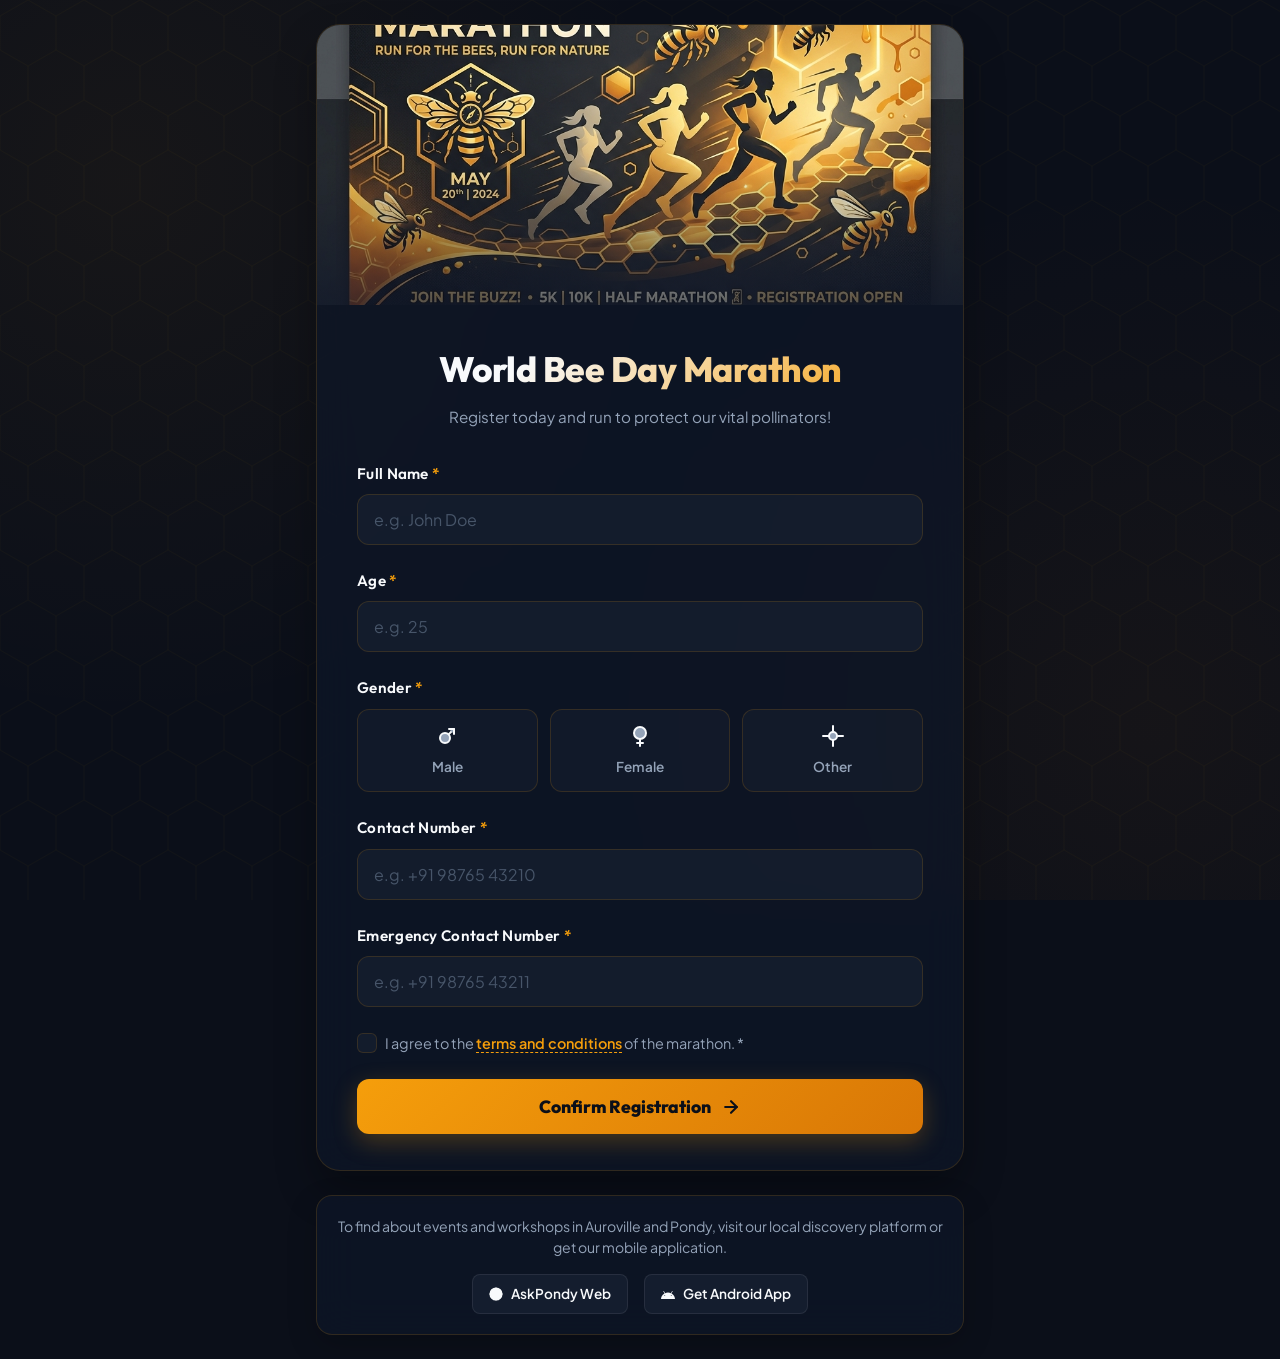
==== index.html @ 5077cb90 "first commit" ====
<!DOCTYPE html>
<html lang="en">
<head>
  <meta charset="UTF-8">
  <meta name="viewport" content="width=device-width, initial-scale=1.0">
  <title>World Bee Day Marathon Registration</title>
  <link rel="stylesheet" href="css/style.css">
</head>
<body>

  <div class="container">
    <!-- Registration Form Card -->
    <div class="card" id="form-card">
      <div class="banner-container">
        <!-- Detect and display booth if scanned from QR code -->
        <div id="booth-tag" class="booth-badge" style="display: none;">
          <svg width="14" height="14" viewBox="0 0 24 24" fill="none" stroke="currentColor" stroke-width="2.5" stroke-linecap="round" stroke-linejoin="round"><path d="M4 15s1-1 4-1 5 2 8 2 4-1 4-1V3s-1 1-4 1-5-2-8-2-4 1-4 1z"></path><line x1="4" y1="22" x2="4" y2="15"></line></svg>
          <span id="booth-name">Booth Registration</span>
        </div>
        <img src="assets/banner.png" alt="World Bee Day Marathon Banner" class="banner-image">
        <div class="banner-overlay"></div>
      </div>

      <div class="form-content">
        <div class="form-header">
          <h1>World Bee Day Marathon</h1>
          <p>Register today and run to protect our vital pollinators!</p>
        </div>

        <form id="registration-form" novalidate>
          <!-- Hidden Fields -->
          <input type="hidden" name="booth_id" id="booth_id" value="">
          <input type="hidden" name="gender" id="gender_input" value="" required>

          <!-- Full Name -->
          <div class="form-group">
            <label class="form-label" for="full_name">Full Name <span>*</span></label>
            <div class="input-wrapper">
              <input type="text" id="full_name" name="fullName" class="form-input" placeholder="e.g. John Doe" required>
            </div>
            <div class="error-msg" id="error-fullName">Please enter your full name.</div>
          </div>

          <!-- Age -->
          <div class="form-group">
            <label class="form-label" for="age">Age <span>*</span></label>
            <div class="input-wrapper">
              <input type="number" id="age" name="age" class="form-input" placeholder="e.g. 25" min="5" max="100" required>
            </div>
            <div class="error-msg" id="error-age">Please enter a valid age between 5 and 100.</div>
          </div>

          <!-- Gender -->
          <div class="form-group">
            <label class="form-label">Gender <span>*</span></label>
            <div class="gender-options">
              <!-- Male Card -->
              <div class="gender-card" data-value="Male" onclick="selectGender('Male')">
                <svg viewBox="0 0 24 24" stroke="currentColor" stroke-width="2" fill="none" stroke-linecap="round" stroke-linejoin="round">
                  <circle cx="10" cy="14" r="5"></circle>
                  <line x1="19" y1="5" x2="13.6" y2="10.4"></line>
                  <polyline points="14 5 19 5 19 10"></polyline>
                </svg>
                <span>Male</span>
              </div>
              <!-- Female Card -->
              <div class="gender-card" data-value="Female" onclick="selectGender('Female')">
                <svg viewBox="0 0 24 24" stroke="currentColor" stroke-width="2" fill="none" stroke-linecap="round" stroke-linejoin="round">
                  <circle cx="12" cy="9" r="6"></circle>
                  <line x1="12" y1="15" x2="12" y2="22"></line>
                  <line x1="9" y1="19" x2="15" y2="19"></line>
                </svg>
                <span>Female</span>
              </div>
              <!-- Other Card -->
              <div class="gender-card" data-value="Other" onclick="selectGender('Other')">
                <svg viewBox="0 0 24 24" stroke="currentColor" stroke-width="2" fill="none" stroke-linecap="round" stroke-linejoin="round">
                  <circle cx="12" cy="12" r="4"></circle>
                  <line x1="12" y1="2" x2="12" y2="8"></line>
                  <line x1="12" y1="16" x2="12" y2="22"></line>
                  <line x1="2" y1="12" x2="8" y2="12"></line>
                  <line x1="16" y1="12" x2="22" y2="12"></line>
                </svg>
                <span>Other</span>
              </div>
            </div>
            <div class="error-msg" id="error-gender" style="margin-top: 8px;">Please select your gender.</div>
          </div>

          <!-- Contact Number -->
          <div class="form-group">
            <label class="form-label" for="contact_number">Contact Number <span>*</span></label>
            <div class="input-wrapper">
              <input type="tel" id="contact_number" name="contactNumber" class="form-input" placeholder="e.g. +91 98765 43210" required>
            </div>
            <div class="error-msg" id="error-contactNumber">Please enter a valid 10-digit contact number.</div>
          </div>

          <!-- Emergency Contact Number -->
          <div class="form-group">
            <label class="form-label" for="emergency_contact">Emergency Contact Number <span>*</span></label>
            <div class="input-wrapper">
              <input type="tel" id="emergency_contact" name="emergencyContact" class="form-input" placeholder="e.g. +91 98765 43211" required>
            </div>
            <div class="error-msg" id="error-emergencyContact">Please enter a valid 10-digit emergency contact number.</div>
          </div>

          <!-- Terms & Conditions Checkbox -->
          <div class="form-group">
            <label class="checkbox-container">
              <input type="checkbox" id="terms" name="agreedToTerms" required>
              <span class="checkmark"></span>
              <span class="terms-text">I agree to the <span class="terms-link" onclick="openModal(event)">terms and conditions</span> of the marathon. *</span>
            </label>
            <div class="error-msg" id="error-terms">You must agree to the terms and conditions to register.</div>
          </div>

          <!-- Submit Button -->
          <button type="submit" class="submit-btn" id="submit-btn">
            <span id="btn-text">Confirm Registration</span>
            <svg id="btn-icon" viewBox="0 0 24 24" fill="none" stroke="currentColor" stroke-width="2.5" stroke-linecap="round" stroke-linejoin="round">
              <line x1="5" y1="12" x2="19" y2="12"></line>
              <polyline points="12 5 19 12 12 19"></polyline>
            </svg>
            <div id="btn-spinner" class="spinner" style="display: none;"></div>
          </button>
        </form>
      </div>
    </div>

    <!-- Success Screen (Hidden by Default) -->
    <div class="card success-container" id="success-card">
      <div class="success-icon-wrapper">
        <div class="success-hexagon"></div>
        <svg viewBox="0 0 24 24" fill="none" stroke="currentColor" stroke-width="3" stroke-linecap="round" stroke-linejoin="round">
          <polyline points="20 6 9 17 4 12"></polyline>
        </svg>
      </div>

      <h2 class="success-title">Registration Confirmed!</h2>
      <p class="success-desc">Thank you for joining the swarm! Your registration for the World Bee Day Marathon is successfully saved.</p>

      <div class="success-details">
        <div class="success-row">
          <span class="success-label">Participant:</span>
          <span class="success-val" id="summary-name">-</span>
        </div>
        <div class="success-row">
          <span class="success-label">Age & Gender:</span>
          <span class="success-val" id="summary-age-gender">-</span>
        </div>
        <div class="success-row">
          <span class="success-label">Contact:</span>
          <span class="success-val" id="summary-contact">-</span>
        </div>
        <div class="success-row" id="summary-booth-row" style="display: none;">
          <span class="success-label">Registration Point:</span>
          <span class="success-val success-badge" id="summary-booth">-</span>
        </div>
      </div>

      <button class="reset-btn" onclick="resetForm()">Register Another Person</button>
    </div>

    <!-- Footer Information Section -->
    <div class="footer-info">
      <p>To find about events and workshops in Auroville and Pondy, visit our local discovery platform or get our mobile application.</p>
      <div class="footer-links">
        <a href="https://askpondy.com" target="_blank" rel="noopener" class="footer-link-btn">
          <!-- Web Icon -->
          <svg viewBox="0 0 24 24" fill="none" stroke="currentColor" stroke-width="2.5" stroke-linecap="round" stroke-linejoin="round" style="width: 14px; height: 14px;"><circle cx="12" cy="12" r="10"></circle><line x1="2" y1="12" x2="22" y2="12"></line><path d="M12 2a15.3 15.3 0 0 1 4 10 15.3 15.3 0 0 1-4 10 15.3 15.3 0 0 1-4-10 15.3 15.3 0 0 1 4-10z"></path></svg>
          <span>AskPondy Web</span>
        </a>
        <a href="https://play.google.com/store/apps/details?id=com.askpondy.app" target="_blank" rel="noopener" class="footer-link-btn">
          <!-- Android Icon -->
          <svg viewBox="0 0 24 24" fill="currentColor" style="width: 14px; height: 14px;"><path d="M17.523 15.3414C17.0601 15.3414 16.6853 14.9665 16.6853 14.5036C16.6853 14.0407 17.0601 13.6659 17.523 13.6659C17.9859 13.6659 18.3607 14.0407 18.3607 14.5036C18.3607 14.9665 17.9859 15.3414 17.523 15.3414ZM6.47699 15.3414C6.0141 15.3414 5.63927 14.9665 5.63927 14.5036C5.63927 14.0407 6.0141 13.6659 6.47699 13.6659C6.93988 13.6659 7.31471 14.0407 7.31471 14.5036C7.31471 14.9665 6.93988 15.3414 6.47699 15.3414ZM17.9622 10.9859L19.9877 7.47761C20.1373 7.21855 20.0485 6.88701 19.7894 6.73739C19.5303 6.58778 19.1988 6.6766 19.0492 6.93566L16.9853 10.5106C15.5457 9.85596 13.8821 9.49301 12 9.49301C10.1179 9.49301 8.45427 9.85596 7.01471 10.5106L4.95079 6.93566C4.80118 6.6766 4.46964 6.58778 4.21058 6.73739C3.95152 6.88701 3.8627 7.21855 4.01231 7.47761L6.0378 10.9859C2.55395 12.8715 0.170685 16.4026 0 20.5746H24C23.8293 16.4026 21.446 12.8715 17.9622 10.9859Z"/></svg>
          <span>Get Android App</span>
        </a>
      </div>
    </div>
  </div>

  <!-- Terms and Conditions Modal -->
  <div id="terms-modal" class="modal">
    <div class="modal-content">
      <div class="modal-header">
        <h3>Terms & Conditions</h3>
        <button class="close-modal" onclick="closeModal()">&times;</button>
      </div>
      <div class="modal-body">
        <h4>1. Event Participation Waiver</h4>
        <p>By registering, I confirm that I am medically fit to participate in the World Bee Day Marathon and understand that participation in physical events carries inherent risks. I voluntarily assume all risks associated with participation.</p>
        
        <h4>2. Medical Emergency Authorization</h4>
        <p>In the event of an injury or medical emergency during the event, I authorize the organizers to secure appropriate emergency medical treatment. The emergency contact provided will be notified immediately.</p>
        
        <h4>3. Media & Promotion</h4>
        <p>I consent to the use of my photographs, videos, or voice recordings taken during the event in future promotional materials, websites, and social media channels of the marathon and its organizers.</p>
        
        <h4>4. Data Privacy</h4>
        <p>Your registration data is stored securely in our registration sheet. We do not sell or distribute your contact information to third parties, except as required for event logistics and coordination.</p>
      </div>
      <div class="modal-footer">
        <button class="modal-btn" onclick="acceptTerms()">I Agree & Close</button>
      </div>
    </div>
  </div>

  <!-- Load JS Logic -->
  <script src="js/app.js"></script>
</body>
</html>
---- css/style.css ----
@import url('https://fonts.googleapis.com/css2?family=Outfit:wght@300;400;500;600;700;800&family=Plus+Jakarta+Sans:wght@300;400;500;600;700&display=swap');

:root {
  /* Color Palette - Honey & Slate */
  --primary-gold: #F59E0B;
  --primary-amber: #D97706;
  --primary-light: #FDE047;
  --dark-slate-950: #0B0F19;
  --dark-slate-900: #0F172A;
  --dark-slate-800: #1E293B;
  --dark-slate-700: #334155;
  --light-gray: #F8FAFC;
  --text-primary: #F8FAFC;
  --text-muted: #94A3B8;
  --success: #10B981;
  --error: #EF4444;
  --glass-bg: rgba(15, 23, 42, 0.65);
  --glass-border: rgba(245, 158, 11, 0.15);
  --glass-border-focus: rgba(245, 158, 11, 0.4);
  --font-heading: 'Outfit', sans-serif;
  --font-body: 'Plus Jakarta Sans', sans-serif;
  --transition-smooth: all 0.35s cubic-bezier(0.4, 0, 0.2, 1);
}

* {
  box-sizing: border-box;
  margin: 0;
  padding: 0;
}

body {
  font-family: var(--font-body);
  background-color: var(--dark-slate-950);
  color: var(--text-primary);
  min-height: 100vh;
  display: flex;
  flex-direction: column;
  align-items: center;
  justify-content: center;
  position: relative;
  overflow-x: hidden;
  line-height: 1.6;
}

/* Honeycomb Background Pattern */
body::before {
  content: "";
  position: fixed;
  top: 0;
  left: 0;
  width: 100%;
  height: 100%;
  z-index: -1;
  background-color: var(--dark-slate-950);
  background-image: 
    radial-gradient(circle at 10% 20%, rgba(245, 158, 11, 0.05) 0%, transparent 40%),
    radial-gradient(circle at 90% 80%, rgba(217, 119, 6, 0.05) 0%, transparent 40%),
    /* SVG Honeycomb Pattern */
    url("data:image/svg+xml,%3Csvg xmlns='http://www.w3.org/2000/svg' width='56' height='100' viewBox='0 0 56 100'%3E%3Cpath d='M28 66L0 50L0 16L28 0L56 16L56 50L28 66L28 100' fill='none' stroke='%23f59e0b' stroke-width='1' stroke-opacity='0.03'/%3E%3C/svg%3E");
  background-attachment: fixed;
}

/* App Container */
.container {
  width: 100%;
  max-width: 680px;
  padding: 24px 16px;
  display: flex;
  flex-direction: column;
  gap: 24px;
}

/* Card Styling */
.card {
  background: var(--glass-bg);
  border: 1px solid var(--glass-border);
  backdrop-filter: blur(20px);
  -webkit-backdrop-filter: blur(20px);
  border-radius: 24px;
  overflow: hidden;
  box-shadow: 0 20px 40px rgba(0, 0, 0, 0.3),
              inset 0 1px 0 rgba(255, 255, 255, 0.05);
  transition: var(--transition-smooth);
}

.card:hover {
  border-color: rgba(245, 158, 11, 0.25);
  box-shadow: 0 20px 45px rgba(245, 158, 11, 0.05), 0 20px 40px rgba(0, 0, 0, 0.4);
}

/* Banner / Header Image */
.banner-container {
  width: 100%;
  height: 280px;
  position: relative;
  overflow: hidden;
  background-color: var(--dark-slate-900);
}

.banner-image {
  width: 100%;
  height: 100%;
  object-fit: cover;
  transition: transform 6s ease;
}

.banner-container:hover .banner-image {
  transform: scale(1.05);
}

.banner-overlay {
  position: absolute;
  bottom: 0;
  left: 0;
  right: 0;
  height: 140px;
  background: linear-gradient(to top, var(--glass-bg), transparent);
  pointer-events: none;
}

/* Booth Tag */
.booth-badge {
  position: absolute;
  top: 20px;
  right: 20px;
  background: rgba(245, 158, 11, 0.9);
  color: var(--dark-slate-950);
  font-family: var(--font-heading);
  font-weight: 700;
  font-size: 0.85rem;
  padding: 6px 14px;
  border-radius: 50px;
  display: flex;
  align-items: center;
  gap: 6px;
  box-shadow: 0 4px 12px rgba(245, 158, 11, 0.3);
  animation: pulse 2s infinite;
  z-index: 10;
  letter-spacing: 0.5px;
}

@keyframes pulse {
  0% { transform: scale(1); }
  50% { transform: scale(1.05); }
  100% { transform: scale(1); }
}

/* Form Content */
.form-content {
  padding: 36px 40px;
}

@media (max-width: 480px) {
  .form-content {
    padding: 24px 20px;
  }
  .banner-container {
    height: 180px;
  }
}

.form-header {
  margin-bottom: 32px;
  text-align: center;
}

.form-header h1 {
  font-family: var(--font-heading);
  font-weight: 800;
  font-size: 2.2rem;
  background: linear-gradient(135deg, var(--text-primary) 30%, var(--primary-gold) 100%);
  -webkit-background-clip: text;
  -webkit-text-fill-color: transparent;
  margin-bottom: 8px;
  letter-spacing: -0.5px;
}

.form-header p {
  color: var(--text-muted);
  font-size: 0.95rem;
}

/* Input Fields & Labels */
.form-group {
  margin-bottom: 24px;
  position: relative;
}

.form-label {
  display: block;
  font-family: var(--font-heading);
  font-weight: 600;
  font-size: 0.95rem;
  color: var(--text-primary);
  margin-bottom: 8px;
  letter-spacing: 0.3px;
}

.form-label span {
  color: var(--primary-gold);
}

.input-wrapper {
  position: relative;
}

.form-input {
  width: 100%;
  font-family: var(--font-body);
  background: rgba(30, 41, 59, 0.4);
  border: 1.5px solid var(--glass-border);
  border-radius: 12px;
  padding: 14px 16px;
  font-size: 1rem;
  color: var(--text-primary);
  outline: none;
  transition: var(--transition-smooth);
}

.form-input:focus {
  border-color: var(--primary-gold);
  background: rgba(30, 41, 59, 0.6);
  box-shadow: 0 0 15px rgba(245, 158, 11, 0.15);
}

.form-input::placeholder {
  color: #475569;
}

/* Gender Custom Selection */
.gender-options {
  display: grid;
  grid-template-columns: repeat(3, 1fr);
  gap: 12px;
}

.gender-card {
  background: rgba(30, 41, 59, 0.3);
  border: 1.5px solid var(--glass-border);
  border-radius: 12px;
  padding: 14px;
  text-align: center;
  cursor: pointer;
  transition: var(--transition-smooth);
  display: flex;
  flex-direction: column;
  align-items: center;
  justify-content: center;
  gap: 8px;
}

.gender-card:hover {
  border-color: rgba(245, 158, 11, 0.3);
  background: rgba(30, 41, 59, 0.5);
  transform: translateY(-2px);
}

.gender-card.active {
  border-color: var(--primary-gold);
  background: rgba(245, 158, 11, 0.1);
  box-shadow: 0 0 15px rgba(245, 158, 11, 0.1);
}

.gender-card svg {
  width: 24px;
  height: 24px;
  fill: var(--text-muted);
  transition: var(--transition-smooth);
}

.gender-card.active svg {
  fill: var(--primary-gold);
  transform: scale(1.1);
}

.gender-card span {
  font-size: 0.85rem;
  font-weight: 600;
  color: var(--text-muted);
  transition: var(--transition-smooth);
}

.gender-card.active span {
  color: var(--primary-gold);
}

/* Terms & Conditions Row */
.terms-row {
  display: flex;
  align-items: flex-start;
  gap: 12px;
  margin-top: 12px;
  cursor: pointer;
  user-select: none;
}

.checkbox-container {
  display: block;
  position: relative;
  padding-left: 28px;
  margin-bottom: 12px;
  cursor: pointer;
  font-size: 0.95rem;
  -webkit-user-select: none;
  -moz-user-select: none;
  -ms-user-select: none;
  user-select: none;
}

.checkbox-container input {
  position: absolute;
  opacity: 0;
  cursor: pointer;
  height: 0;
  width: 0;
}

.checkmark {
  position: absolute;
  top: 2px;
  left: 0;
  height: 20px;
  width: 20px;
  background-color: rgba(30, 41, 59, 0.4);
  border: 1.5px solid var(--glass-border);
  border-radius: 6px;
  transition: var(--transition-smooth);
}

.checkbox-container:hover input ~ .checkmark {
  border-color: rgba(245, 158, 11, 0.4);
}

.checkbox-container input:checked ~ .checkmark {
  background-color: var(--primary-gold);
  border-color: var(--primary-gold);
}

.checkmark:after {
  content: "";
  position: absolute;
  display: none;
}

.checkbox-container input:checked ~ .checkmark:after {
  display: block;
}

.checkbox-container .checkmark:after {
  left: 6px;
  top: 2px;
  width: 5px;
  height: 10px;
  border: solid var(--dark-slate-950);
  border-width: 0 2.5px 2.5px 0;
  -webkit-transform: rotate(45deg);
  -ms-transform: rotate(45deg);
  transform: rotate(45deg);
}

.terms-text {
  color: var(--text-muted);
  font-size: 0.9rem;
  line-height: 1.4;
}

.terms-link {
  color: var(--primary-gold);
  text-decoration: none;
  font-weight: 600;
  border-bottom: 1px dashed var(--primary-gold);
  cursor: pointer;
  transition: var(--transition-smooth);
}

.terms-link:hover {
  color: var(--primary-light);
  border-bottom-color: var(--primary-light);
}

/* Submit Button */
.submit-btn {
  width: 100%;
  background: linear-gradient(135deg, var(--primary-gold) 0%, var(--primary-amber) 100%);
  border: none;
  outline: none;
  border-radius: 12px;
  padding: 16px;
  color: var(--dark-slate-950);
  font-family: var(--font-heading);
  font-weight: 800;
  font-size: 1.1rem;
  cursor: pointer;
  box-shadow: 0 8px 24px rgba(245, 158, 11, 0.25);
  display: flex;
  align-items: center;
  justify-content: center;
  gap: 10px;
  transition: var(--transition-smooth);
  margin-top: 24px;
}

.submit-btn:hover {
  transform: translateY(-2px);
  box-shadow: 0 12px 28px rgba(245, 158, 11, 0.35);
  background: linear-gradient(135deg, var(--primary-light) 0%, var(--primary-gold) 100%);
}

.submit-btn:active {
  transform: translateY(0);
}

.submit-btn svg {
  width: 20px;
  height: 20px;
  stroke: var(--dark-slate-950);
  transition: var(--transition-smooth);
}

.submit-btn:hover svg {
  transform: translateX(4px);
}

/* Footer Info Container */
.footer-info {
  text-align: center;
  background: var(--glass-bg);
  border: 1px solid var(--glass-border);
  backdrop-filter: blur(20px);
  border-radius: 16px;
  padding: 20px;
  display: flex;
  flex-direction: column;
  gap: 12px;
  box-shadow: 0 10px 30px rgba(0, 0, 0, 0.2);
}

.footer-info p {
  color: var(--text-muted);
  font-size: 0.88rem;
  line-height: 1.5;
}

.footer-links {
  display: flex;
  justify-content: center;
  gap: 16px;
  flex-wrap: wrap;
  margin-top: 4px;
}

.footer-link-btn {
  display: inline-flex;
  align-items: center;
  gap: 8px;
  background: rgba(30, 41, 59, 0.5);
  border: 1px solid rgba(255, 255, 255, 0.08);
  border-radius: 8px;
  padding: 8px 16px;
  color: var(--text-primary);
  font-size: 0.85rem;
  font-weight: 600;
  text-decoration: none;
  transition: var(--transition-smooth);
}

.footer-link-btn:hover {
  background: rgba(245, 158, 11, 0.1);
  border-color: var(--primary-gold);
  color: var(--primary-gold);
  transform: translateY(-1px);
}

.footer-link-btn svg {
  width: 16px;
  height: 16px;
  fill: currentColor;
}

/* Modal Dialog */
.modal {
  display: none;
  position: fixed;
  top: 0;
  left: 0;
  width: 100%;
  height: 100%;
  z-index: 1000;
  background: rgba(5, 7, 12, 0.85);
  backdrop-filter: blur(8px);
  align-items: center;
  justify-content: center;
  opacity: 0;
  transition: opacity 0.3s ease;
}

.modal.open {
  display: flex;
  opacity: 1;
}

.modal-content {
  background: var(--dark-slate-900);
  border: 1px solid var(--glass-border-focus);
  max-width: 500px;
  width: 90%;
  border-radius: 20px;
  box-shadow: 0 25px 50px rgba(0, 0, 0, 0.5);
  display: flex;
  flex-direction: column;
  max-height: 80vh;
  overflow: hidden;
  animation: modalSlide 0.3s cubic-bezier(0.34, 1.56, 0.64, 1);
}

@keyframes modalSlide {
  from { transform: scale(0.9) translateY(20px); }
  to { transform: scale(1) translateY(0); }
}

.modal-header {
  padding: 20px 24px;
  border-bottom: 1px solid var(--glass-border);
  display: flex;
  justify-content: space-between;
  align-items: center;
}

.modal-header h3 {
  font-family: var(--font-heading);
  font-weight: 700;
  color: var(--text-primary);
  font-size: 1.25rem;
}

.close-modal {
  background: none;
  border: none;
  color: var(--text-muted);
  cursor: pointer;
  font-size: 1.5rem;
  line-height: 1;
  transition: var(--transition-smooth);
}

.close-modal:hover {
  color: var(--primary-gold);
}

.modal-body {
  padding: 24px;
  overflow-y: auto;
  font-size: 0.92rem;
  color: var(--text-muted);
  display: flex;
  flex-direction: column;
  gap: 16px;
  scrollbar-width: thin;
  scrollbar-color: var(--primary-gold) var(--dark-slate-800);
}

.modal-body::-webkit-scrollbar {
  width: 6px;
}

.modal-body::-webkit-scrollbar-thumb {
  background-color: var(--primary-gold);
  border-radius: 10px;
}

.modal-body h4 {
  color: var(--text-primary);
  margin-top: 8px;
}

.modal-footer {
  padding: 16px 24px;
  border-top: 1px solid var(--glass-border);
  display: flex;
  justify-content: flex-end;
}

.modal-btn {
  background: var(--primary-gold);
  border: none;
  border-radius: 8px;
  padding: 10px 20px;
  font-weight: 700;
  color: var(--dark-slate-950);
  cursor: pointer;
  transition: var(--transition-smooth);
}

.modal-btn:hover {
  background: var(--primary-light);
}

/* Success & State Handling */
.success-container {
  display: none;
  text-align: center;
  padding: 40px 30px;
  animation: fadeIn 0.5s ease forwards;
}

@keyframes fadeIn {
  from { opacity: 0; transform: translateY(10px); }
  to { opacity: 1; transform: translateY(0); }
}

.success-icon-wrapper {
  width: 80px;
  height: 80px;
  margin: 0 auto 24px;
  position: relative;
  display: flex;
  align-items: center;
  justify-content: center;
}

.success-hexagon {
  position: absolute;
  width: 100%;
  height: 100%;
  background: rgba(16, 185, 129, 0.1);
  border: 2px solid var(--success);
  transform: rotate(30deg);
  border-radius: 12px;
}

.success-icon-wrapper svg {
  width: 40px;
  height: 40px;
  stroke: var(--success);
  z-index: 2;
  animation: scaleIn 0.4s cubic-bezier(0.34, 1.56, 0.64, 1) forwards;
}

@keyframes scaleIn {
  from { transform: scale(0); }
  to { transform: scale(1); }
}

.success-title {
  font-family: var(--font-heading);
  font-weight: 800;
  font-size: 1.8rem;
  color: var(--text-primary);
  margin-bottom: 12px;
}

.success-desc {
  color: var(--text-muted);
  font-size: 1rem;
  margin-bottom: 30px;
  max-width: 400px;
  margin-left: auto;
  margin-right: auto;
}

.success-details {
  background: rgba(30, 41, 59, 0.3);
  border: 1px solid var(--glass-border);
  border-radius: 16px;
  padding: 20px;
  text-align: left;
  margin-bottom: 30px;
  display: flex;
  flex-direction: column;
  gap: 10px;
}

.success-row {
  display: flex;
  justify-content: space-between;
  border-bottom: 1px solid rgba(255, 255, 255, 0.05);
  padding-bottom: 8px;
}

.success-row:last-child {
  border-bottom: none;
  padding-bottom: 0;
}

.success-label {
  color: var(--text-muted);
  font-size: 0.85rem;
}

.success-val {
  font-weight: 600;
  color: var(--text-primary);
  font-size: 0.9rem;
}

.success-badge {
  background: rgba(245, 158, 11, 0.15);
  color: var(--primary-gold);
  padding: 2px 8px;
  border-radius: 6px;
  font-size: 0.8rem;
  font-weight: 700;
}

.reset-btn {
  background: transparent;
  border: 1px solid var(--glass-border);
  color: var(--text-muted);
  border-radius: 8px;
  padding: 10px 20px;
  font-weight: 600;
  font-size: 0.9rem;
  cursor: pointer;
  transition: var(--transition-smooth);
}

.reset-btn:hover {
  border-color: var(--primary-gold);
  color: var(--primary-gold);
}

/* Spinner Animations */
.spinner {
  width: 20px;
  height: 20px;
  border: 3px solid rgba(11, 15, 25, 0.3);
  border-radius: 50%;
  border-top-color: var(--dark-slate-950);
  animation: spin 1s ease infinite;
}

@keyframes spin {
  to { transform: rotate(360deg); }
}

/* Validation styling */
.error-msg {
  color: var(--error);
  font-size: 0.8rem;
  margin-top: 4px;
  display: none;
  animation: fadeIn 0.2s ease forwards;
}

.form-input.invalid {
  border-color: var(--error);
}

.form-input.invalid:focus {
  box-shadow: 0 0 10px rgba(239, 68, 68, 0.15);
}

/* Honeybee animations */
.bee-animation {
  position: absolute;
  width: 24px;
  height: 24px;
  pointer-events: none;
  opacity: 0.4;
  z-index: 10;
  transition: transform 0.5s ease;
}
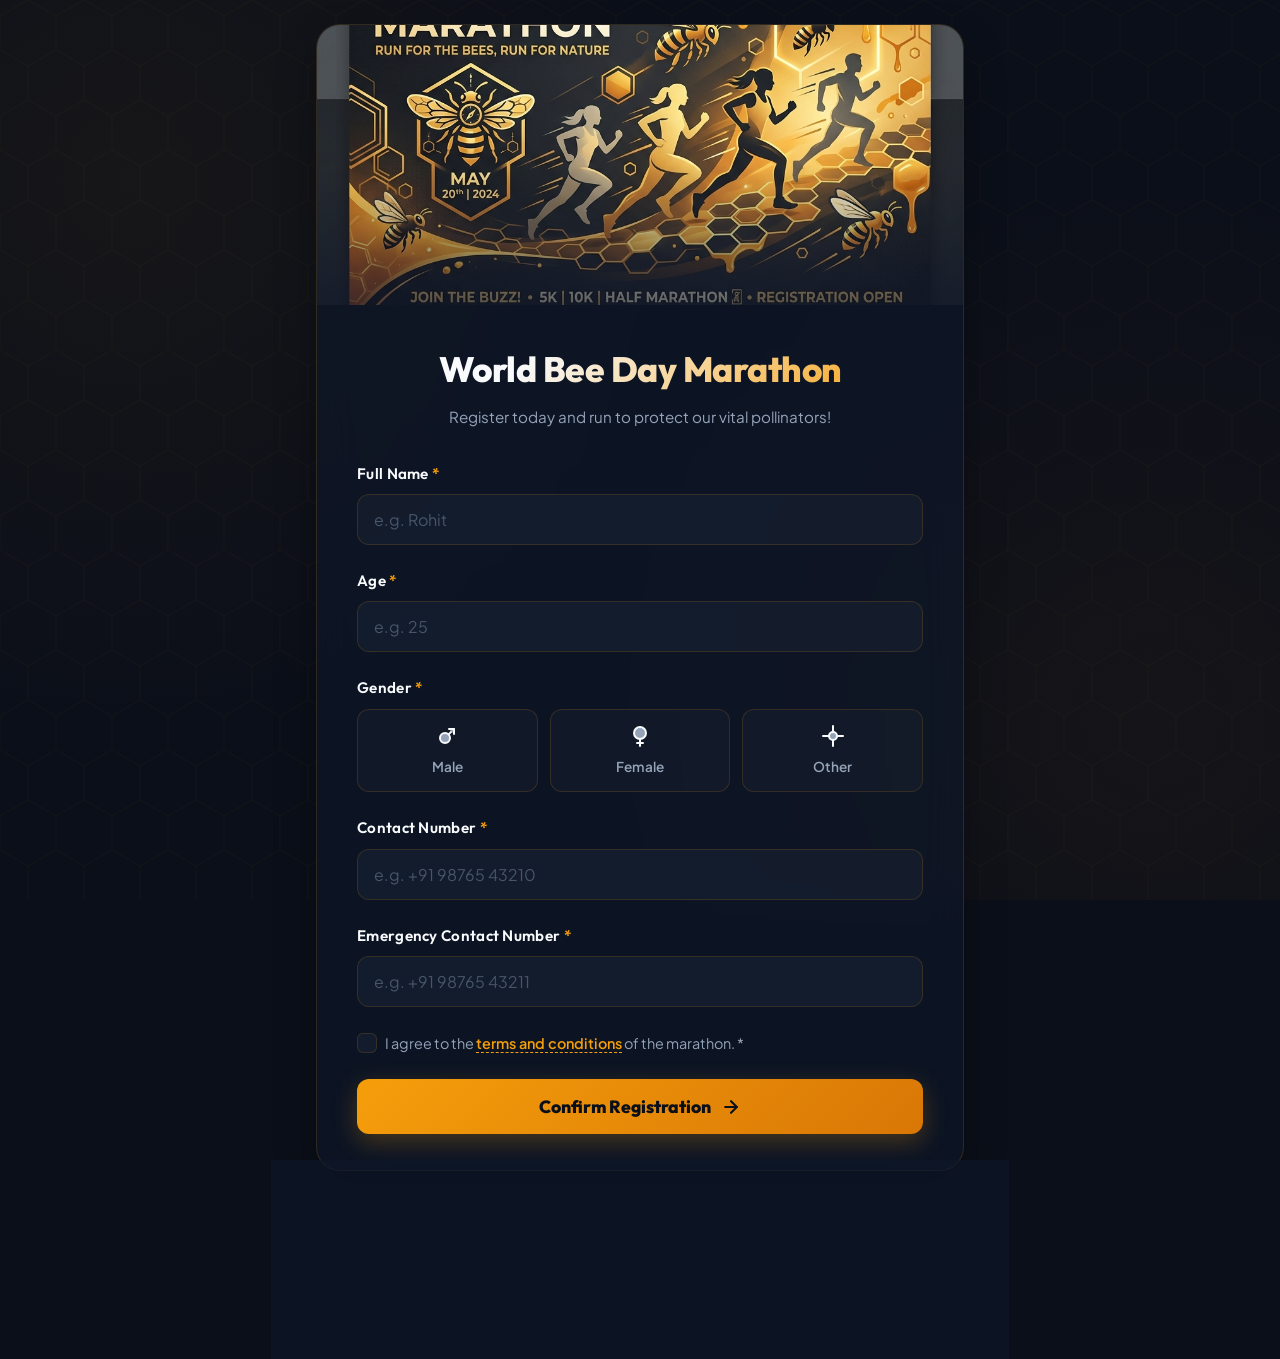
==== commit fddab897: "u" ====
--- a/index.html
+++ b/index.html
@@ -1,11 +1,13 @@
 <!DOCTYPE html>
 <html lang="en">
+
 <head>
   <meta charset="UTF-8">
   <meta name="viewport" content="width=device-width, initial-scale=1.0">
   <title>World Bee Day Marathon Registration</title>
   <link rel="stylesheet" href="css/style.css">
 </head>
+
 <body>
 
   <div class="container">
@@ -14,7 +16,11 @@
       <div class="banner-container">
         <!-- Detect and display booth if scanned from QR code -->
         <div id="booth-tag" class="booth-badge" style="display: none;">
-          <svg width="14" height="14" viewBox="0 0 24 24" fill="none" stroke="currentColor" stroke-width="2.5" stroke-linecap="round" stroke-linejoin="round"><path d="M4 15s1-1 4-1 5 2 8 2 4-1 4-1V3s-1 1-4 1-5-2-8-2-4 1-4 1z"></path><line x1="4" y1="22" x2="4" y2="15"></line></svg>
+          <svg width="14" height="14" viewBox="0 0 24 24" fill="none" stroke="currentColor" stroke-width="2.5"
+            stroke-linecap="round" stroke-linejoin="round">
+            <path d="M4 15s1-1 4-1 5 2 8 2 4-1 4-1V3s-1 1-4 1-5-2-8-2-4 1-4 1z"></path>
+            <line x1="4" y1="22" x2="4" y2="15"></line>
+          </svg>
           <span id="booth-name">Booth Registration</span>
         </div>
         <img src="assets/banner.png" alt="World Bee Day Marathon Banner" class="banner-image">
@@ -36,7 +42,7 @@
           <div class="form-group">
             <label class="form-label" for="full_name">Full Name <span>*</span></label>
             <div class="input-wrapper">
-              <input type="text" id="full_name" name="fullName" class="form-input" placeholder="e.g. John Doe" required>
+              <input type="text" id="full_name" name="fullName" class="form-input" placeholder="e.g. Rohit" required>
             </div>
             <div class="error-msg" id="error-fullName">Please enter your full name.</div>
           </div>
@@ -45,7 +51,8 @@
           <div class="form-group">
             <label class="form-label" for="age">Age <span>*</span></label>
             <div class="input-wrapper">
-              <input type="number" id="age" name="age" class="form-input" placeholder="e.g. 25" min="5" max="100" required>
+              <input type="number" id="age" name="age" class="form-input" placeholder="e.g. 25" min="5" max="100"
+                required>
             </div>
             <div class="error-msg" id="error-age">Please enter a valid age between 5 and 100.</div>
           </div>
@@ -56,7 +63,8 @@
             <div class="gender-options">
               <!-- Male Card -->
               <div class="gender-card" data-value="Male" onclick="selectGender('Male')">
-                <svg viewBox="0 0 24 24" stroke="currentColor" stroke-width="2" fill="none" stroke-linecap="round" stroke-linejoin="round">
+                <svg viewBox="0 0 24 24" stroke="currentColor" stroke-width="2" fill="none" stroke-linecap="round"
+                  stroke-linejoin="round">
                   <circle cx="10" cy="14" r="5"></circle>
                   <line x1="19" y1="5" x2="13.6" y2="10.4"></line>
                   <polyline points="14 5 19 5 19 10"></polyline>
@@ -65,7 +73,8 @@
               </div>
               <!-- Female Card -->
               <div class="gender-card" data-value="Female" onclick="selectGender('Female')">
-                <svg viewBox="0 0 24 24" stroke="currentColor" stroke-width="2" fill="none" stroke-linecap="round" stroke-linejoin="round">
+                <svg viewBox="0 0 24 24" stroke="currentColor" stroke-width="2" fill="none" stroke-linecap="round"
+                  stroke-linejoin="round">
                   <circle cx="12" cy="9" r="6"></circle>
                   <line x1="12" y1="15" x2="12" y2="22"></line>
                   <line x1="9" y1="19" x2="15" y2="19"></line>
@@ -74,7 +83,8 @@
               </div>
               <!-- Other Card -->
               <div class="gender-card" data-value="Other" onclick="selectGender('Other')">
-                <svg viewBox="0 0 24 24" stroke="currentColor" stroke-width="2" fill="none" stroke-linecap="round" stroke-linejoin="round">
+                <svg viewBox="0 0 24 24" stroke="currentColor" stroke-width="2" fill="none" stroke-linecap="round"
+                  stroke-linejoin="round">
                   <circle cx="12" cy="12" r="4"></circle>
                   <line x1="12" y1="2" x2="12" y2="8"></line>
                   <line x1="12" y1="16" x2="12" y2="22"></line>
@@ -91,7 +101,8 @@
           <div class="form-group">
             <label class="form-label" for="contact_number">Contact Number <span>*</span></label>
             <div class="input-wrapper">
-              <input type="tel" id="contact_number" name="contactNumber" class="form-input" placeholder="e.g. +91 98765 43210" required>
+              <input type="tel" id="contact_number" name="contactNumber" class="form-input"
+                placeholder="e.g. +91 98765 43210" required>
             </div>
             <div class="error-msg" id="error-contactNumber">Please enter a valid 10-digit contact number.</div>
           </div>
@@ -100,9 +111,11 @@
           <div class="form-group">
             <label class="form-label" for="emergency_contact">Emergency Contact Number <span>*</span></label>
             <div class="input-wrapper">
-              <input type="tel" id="emergency_contact" name="emergencyContact" class="form-input" placeholder="e.g. +91 98765 43211" required>
-            </div>
-            <div class="error-msg" id="error-emergencyContact">Please enter a valid 10-digit emergency contact number.</div>
+              <input type="tel" id="emergency_contact" name="emergencyContact" class="form-input"
+                placeholder="e.g. +91 98765 43211" required>
+            </div>
+            <div class="error-msg" id="error-emergencyContact">Please enter a valid 10-digit emergency contact number.
+            </div>
           </div>
 
           <!-- Terms & Conditions Checkbox -->
@@ -110,7 +123,8 @@
             <label class="checkbox-container">
               <input type="checkbox" id="terms" name="agreedToTerms" required>
               <span class="checkmark"></span>
-              <span class="terms-text">I agree to the <span class="terms-link" onclick="openModal(event)">terms and conditions</span> of the marathon. *</span>
+              <span class="terms-text">I agree to the <span class="terms-link" onclick="openModal(event)">terms and
+                  conditions</span> of the marathon. *</span>
             </label>
             <div class="error-msg" id="error-terms">You must agree to the terms and conditions to register.</div>
           </div>
@@ -118,7 +132,8 @@
           <!-- Submit Button -->
           <button type="submit" class="submit-btn" id="submit-btn">
             <span id="btn-text">Confirm Registration</span>
-            <svg id="btn-icon" viewBox="0 0 24 24" fill="none" stroke="currentColor" stroke-width="2.5" stroke-linecap="round" stroke-linejoin="round">
+            <svg id="btn-icon" viewBox="0 0 24 24" fill="none" stroke="currentColor" stroke-width="2.5"
+              stroke-linecap="round" stroke-linejoin="round">
               <line x1="5" y1="12" x2="19" y2="12"></line>
               <polyline points="12 5 19 12 12 19"></polyline>
             </svg>
@@ -132,13 +147,15 @@
     <div class="card success-container" id="success-card">
       <div class="success-icon-wrapper">
         <div class="success-hexagon"></div>
-        <svg viewBox="0 0 24 24" fill="none" stroke="currentColor" stroke-width="3" stroke-linecap="round" stroke-linejoin="round">
+        <svg viewBox="0 0 24 24" fill="none" stroke="currentColor" stroke-width="3" stroke-linecap="round"
+          stroke-linejoin="round">
           <polyline points="20 6 9 17 4 12"></polyline>
         </svg>
       </div>
 
       <h2 class="success-title">Registration Confirmed!</h2>
-      <p class="success-desc">Thank you for joining the swarm! Your registration for the World Bee Day Marathon is successfully saved.</p>
+      <p class="success-desc">Thank you for joining the swarm! Your registration for the World Bee Day Marathon is
+        successfully saved.</p>
 
       <div class="success-details">
         <div class="success-row">
@@ -164,16 +181,26 @@
 
     <!-- Footer Information Section -->
     <div class="footer-info">
-      <p>To find about events and workshops in Auroville and Pondy, visit our local discovery platform or get our mobile application.</p>
+      <p>To find about events and workshops in Auroville and Pondy, visit our local discovery platform or get our mobile
+        application.</p>
       <div class="footer-links">
         <a href="https://askpondy.com" target="_blank" rel="noopener" class="footer-link-btn">
           <!-- Web Icon -->
-          <svg viewBox="0 0 24 24" fill="none" stroke="currentColor" stroke-width="2.5" stroke-linecap="round" stroke-linejoin="round" style="width: 14px; height: 14px;"><circle cx="12" cy="12" r="10"></circle><line x1="2" y1="12" x2="22" y2="12"></line><path d="M12 2a15.3 15.3 0 0 1 4 10 15.3 15.3 0 0 1-4 10 15.3 15.3 0 0 1-4-10 15.3 15.3 0 0 1 4-10z"></path></svg>
+          <svg viewBox="0 0 24 24" fill="none" stroke="currentColor" stroke-width="2.5" stroke-linecap="round"
+            stroke-linejoin="round" style="width: 14px; height: 14px;">
+            <circle cx="12" cy="12" r="10"></circle>
+            <line x1="2" y1="12" x2="22" y2="12"></line>
+            <path d="M12 2a15.3 15.3 0 0 1 4 10 15.3 15.3 0 0 1-4 10 15.3 15.3 0 0 1-4-10 15.3 15.3 0 0 1 4-10z"></path>
+          </svg>
           <span>AskPondy Web</span>
         </a>
-        <a href="https://play.google.com/store/apps/details?id=com.askpondy.app" target="_blank" rel="noopener" class="footer-link-btn">
+        <a href="https://play.google.com/store/apps/details?id=com.askpondy.app" target="_blank" rel="noopener"
+          class="footer-link-btn">
           <!-- Android Icon -->
-          <svg viewBox="0 0 24 24" fill="currentColor" style="width: 14px; height: 14px;"><path d="M17.523 15.3414C17.0601 15.3414 16.6853 14.9665 16.6853 14.5036C16.6853 14.0407 17.0601 13.6659 17.523 13.6659C17.9859 13.6659 18.3607 14.0407 18.3607 14.5036C18.3607 14.9665 17.9859 15.3414 17.523 15.3414ZM6.47699 15.3414C6.0141 15.3414 5.63927 14.9665 5.63927 14.5036C5.63927 14.0407 6.0141 13.6659 6.47699 13.6659C6.93988 13.6659 7.31471 14.0407 7.31471 14.5036C7.31471 14.9665 6.93988 15.3414 6.47699 15.3414ZM17.9622 10.9859L19.9877 7.47761C20.1373 7.21855 20.0485 6.88701 19.7894 6.73739C19.5303 6.58778 19.1988 6.6766 19.0492 6.93566L16.9853 10.5106C15.5457 9.85596 13.8821 9.49301 12 9.49301C10.1179 9.49301 8.45427 9.85596 7.01471 10.5106L4.95079 6.93566C4.80118 6.6766 4.46964 6.58778 4.21058 6.73739C3.95152 6.88701 3.8627 7.21855 4.01231 7.47761L6.0378 10.9859C2.55395 12.8715 0.170685 16.4026 0 20.5746H24C23.8293 16.4026 21.446 12.8715 17.9622 10.9859Z"/></svg>
+          <svg viewBox="0 0 24 24" fill="currentColor" style="width: 14px; height: 14px;">
+            <path
+              d="M17.523 15.3414C17.0601 15.3414 16.6853 14.9665 16.6853 14.5036C16.6853 14.0407 17.0601 13.6659 17.523 13.6659C17.9859 13.6659 18.3607 14.0407 18.3607 14.5036C18.3607 14.9665 17.9859 15.3414 17.523 15.3414ZM6.47699 15.3414C6.0141 15.3414 5.63927 14.9665 5.63927 14.5036C5.63927 14.0407 6.0141 13.6659 6.47699 13.6659C6.93988 13.6659 7.31471 14.0407 7.31471 14.5036C7.31471 14.9665 6.93988 15.3414 6.47699 15.3414ZM17.9622 10.9859L19.9877 7.47761C20.1373 7.21855 20.0485 6.88701 19.7894 6.73739C19.5303 6.58778 19.1988 6.6766 19.0492 6.93566L16.9853 10.5106C15.5457 9.85596 13.8821 9.49301 12 9.49301C10.1179 9.49301 8.45427 9.85596 7.01471 10.5106L4.95079 6.93566C4.80118 6.6766 4.46964 6.58778 4.21058 6.73739C3.95152 6.88701 3.8627 7.21855 4.01231 7.47761L6.0378 10.9859C2.55395 12.8715 0.170685 16.4026 0 20.5746H24C23.8293 16.4026 21.446 12.8715 17.9622 10.9859Z" />
+          </svg>
           <span>Get Android App</span>
         </a>
       </div>
@@ -188,17 +215,34 @@
         <button class="close-modal" onclick="closeModal()">&times;</button>
       </div>
       <div class="modal-body">
-        <h4>1. Event Participation Waiver</h4>
-        <p>By registering, I confirm that I am medically fit to participate in the World Bee Day Marathon and understand that participation in physical events carries inherent risks. I voluntarily assume all risks associated with participation.</p>
+        <p style="font-weight: 600; color: var(--text-primary); margin-bottom: 8px;">For your World Bee Day Marathon 2026, the following terms and conditions apply:</p>
         
-        <h4>2. Medical Emergency Authorization</h4>
-        <p>In the event of an injury or medical emergency during the event, I authorize the organizers to secure appropriate emergency medical treatment. The emergency contact provided will be notified immediately.</p>
-        
-        <h4>3. Media & Promotion</h4>
-        <p>I consent to the use of my photographs, videos, or voice recordings taken during the event in future promotional materials, websites, and social media channels of the marathon and its organizers.</p>
-        
-        <h4>4. Data Privacy</h4>
-        <p>Your registration data is stored securely in our registration sheet. We do not sell or distribute your contact information to third parties, except as required for event logistics and coordination.</p>
+        <ol style="margin-left: 20px; display: flex; flex-direction: column; gap: 14px; color: var(--text-muted); padding-left: 10px;">
+          <li>
+            <strong style="color: var(--text-primary);">Participation is voluntary:</strong>
+            <p style="margin-top: 4px; font-size: 0.88rem;">Participants join the marathon at their own responsibility.</p>
+          </li>
+          <li>
+            <strong style="color: var(--text-primary);">Medical Fitness:</strong>
+            <p style="margin-top: 4px; font-size: 0.88rem;">Participants should be medically fit for running.</p>
+          </li>
+          <li>
+            <strong style="color: var(--text-primary);">Limitation of Liability:</strong>
+            <p style="margin-top: 4px; font-size: 0.88rem;">Organizers are not responsible for injuries, accidents, loss of belongings, personal loss, or health issues during the event.</p>
+          </li>
+          <li>
+            <strong style="color: var(--text-primary);">Discipline & Route Guidelines:</strong>
+            <p style="margin-top: 4px; font-size: 0.88rem;">Participants must maintain discipline and follow volunteer, traffic, and route instructions throughout the route.</p>
+          </li>
+          <li>
+            <strong style="color: var(--text-primary);">Media & Publicity Consent:</strong>
+            <p style="margin-top: 4px; font-size: 0.88rem;">By registering, participants agree to allow event photographs/videos taken during the event to be used for publicity or promotional purposes.</p>
+          </li>
+          <li>
+            <strong style="color: var(--text-primary);">Event Modifications:</strong>
+            <p style="margin-top: 4px; font-size: 0.88rem;">The organizer reserves the right to make route or timing changes if necessary due to weather or government instructions.</p>
+          </li>
+        </ol>
       </div>
       <div class="modal-footer">
         <button class="modal-btn" onclick="acceptTerms()">I Agree & Close</button>
@@ -209,4 +253,5 @@
   <!-- Load JS Logic -->
   <script src="js/app.js"></script>
 </body>
-</html>
+
+</html>
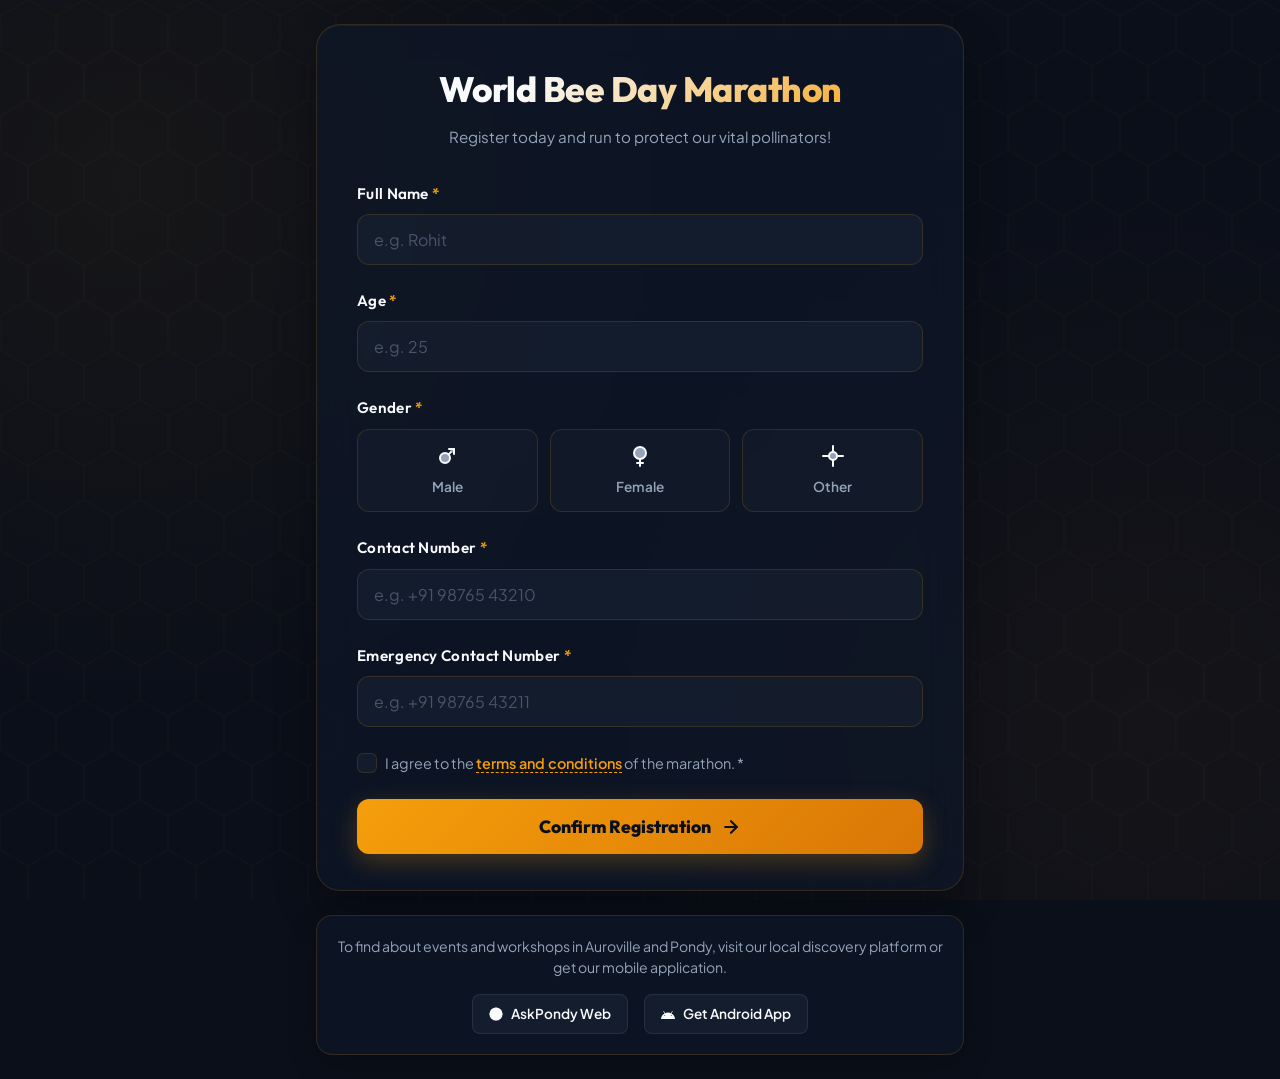
==== commit 6482586b: "u" ====
--- a/index.html
+++ b/index.html
@@ -13,22 +13,17 @@
   <div class="container">
     <!-- Registration Form Card -->
     <div class="card" id="form-card">
-      <div class="banner-container">
-        <!-- Detect and display booth if scanned from QR code -->
-        <div id="booth-tag" class="booth-badge" style="display: none;">
-          <svg width="14" height="14" viewBox="0 0 24 24" fill="none" stroke="currentColor" stroke-width="2.5"
-            stroke-linecap="round" stroke-linejoin="round">
-            <path d="M4 15s1-1 4-1 5 2 8 2 4-1 4-1V3s-1 1-4 1-5-2-8-2-4 1-4 1z"></path>
-            <line x1="4" y1="22" x2="4" y2="15"></line>
-          </svg>
-          <span id="booth-name">Booth Registration</span>
-        </div>
-        <img src="assets/banner.png" alt="World Bee Day Marathon Banner" class="banner-image">
-        <div class="banner-overlay"></div>
-      </div>
-
       <div class="form-content">
         <div class="form-header">
+          <!-- Detect and display booth if scanned from QR code -->
+          <div id="booth-tag" class="booth-badge" style="display: none; position: static; margin: 0 auto 16px; width: fit-content;">
+            <svg width="14" height="14" viewBox="0 0 24 24" fill="none" stroke="currentColor" stroke-width="2.5"
+              stroke-linecap="round" stroke-linejoin="round">
+              <path d="M4 15s1-1 4-1 5 2 8 2 4-1 4-1V3s-1 1-4 1-5-2-8-2-4 1-4 1z"></path>
+              <line x1="4" y1="22" x2="4" y2="15"></line>
+            </svg>
+            <span id="booth-name">Booth Registration</span>
+          </div>
           <h1>World Bee Day Marathon</h1>
           <p>Register today and run to protect our vital pollinators!</p>
         </div>
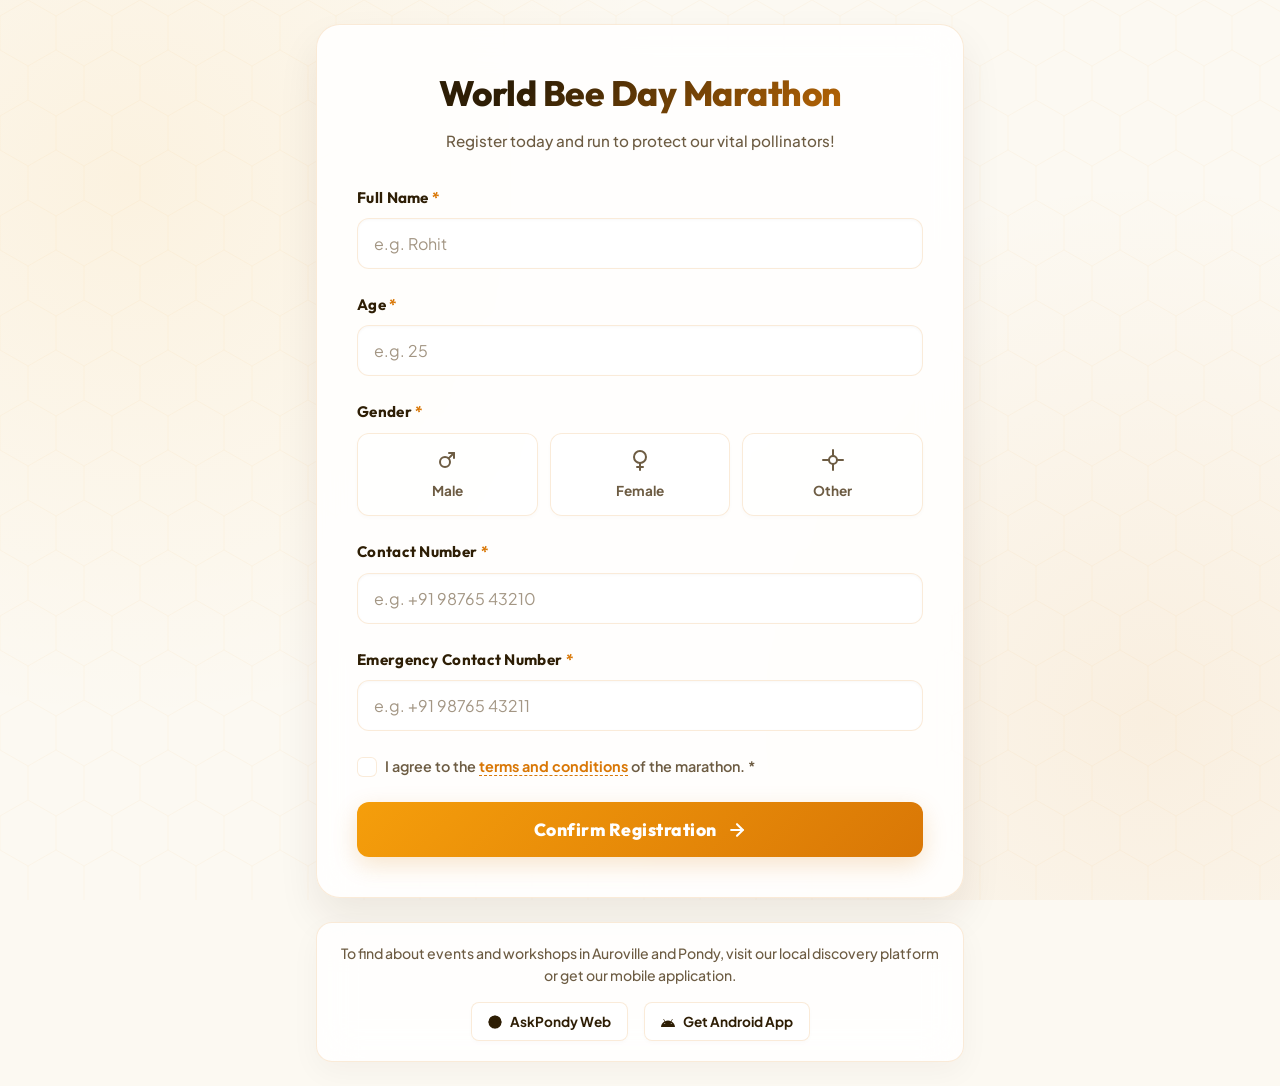
==== commit bb074fb1: "u" ====
--- a/index.html
+++ b/index.html
@@ -4,7 +4,7 @@
 <head>
   <meta charset="UTF-8">
   <meta name="viewport" content="width=device-width, initial-scale=1.0">
-  <title>World Bee Day Marathon Registration</title>
+  <title>World Bee Day Marathon Registration 2026</title>
   <link rel="stylesheet" href="css/style.css">
 </head>
 
@@ -16,7 +16,8 @@
       <div class="form-content">
         <div class="form-header">
           <!-- Detect and display booth if scanned from QR code -->
-          <div id="booth-tag" class="booth-badge" style="display: none; position: static; margin: 0 auto 16px; width: fit-content;">
+          <div id="booth-tag" class="booth-badge"
+            style="display: none; position: static; margin: 0 auto 16px; width: fit-content;">
             <svg width="14" height="14" viewBox="0 0 24 24" fill="none" stroke="currentColor" stroke-width="2.5"
               stroke-linecap="round" stroke-linejoin="round">
               <path d="M4 15s1-1 4-1 5 2 8 2 4-1 4-1V3s-1 1-4 1-5-2-8-2-4 1-4 1z"></path>
@@ -210,12 +211,15 @@
         <button class="close-modal" onclick="closeModal()">&times;</button>
       </div>
       <div class="modal-body">
-        <p style="font-weight: 600; color: var(--text-primary); margin-bottom: 8px;">For your World Bee Day Marathon 2026, the following terms and conditions apply:</p>
-        
-        <ol style="margin-left: 20px; display: flex; flex-direction: column; gap: 14px; color: var(--text-muted); padding-left: 10px;">
+        <p style="font-weight: 600; color: var(--text-primary); margin-bottom: 8px;">For your World Bee Day Marathon
+          2026, the following terms and conditions apply:</p>
+
+        <ol
+          style="margin-left: 20px; display: flex; flex-direction: column; gap: 14px; color: var(--text-muted); padding-left: 10px;">
           <li>
             <strong style="color: var(--text-primary);">Participation is voluntary:</strong>
-            <p style="margin-top: 4px; font-size: 0.88rem;">Participants join the marathon at their own responsibility.</p>
+            <p style="margin-top: 4px; font-size: 0.88rem;">Participants join the marathon at their own responsibility.
+            </p>
           </li>
           <li>
             <strong style="color: var(--text-primary);">Medical Fitness:</strong>
@@ -223,19 +227,23 @@
           </li>
           <li>
             <strong style="color: var(--text-primary);">Limitation of Liability:</strong>
-            <p style="margin-top: 4px; font-size: 0.88rem;">Organizers are not responsible for injuries, accidents, loss of belongings, personal loss, or health issues during the event.</p>
+            <p style="margin-top: 4px; font-size: 0.88rem;">Organizers are not responsible for injuries, accidents, loss
+              of belongings, personal loss, or health issues during the event.</p>
           </li>
           <li>
             <strong style="color: var(--text-primary);">Discipline & Route Guidelines:</strong>
-            <p style="margin-top: 4px; font-size: 0.88rem;">Participants must maintain discipline and follow volunteer, traffic, and route instructions throughout the route.</p>
+            <p style="margin-top: 4px; font-size: 0.88rem;">Participants must maintain discipline and follow volunteer,
+              traffic, and route instructions throughout the route.</p>
           </li>
           <li>
             <strong style="color: var(--text-primary);">Media & Publicity Consent:</strong>
-            <p style="margin-top: 4px; font-size: 0.88rem;">By registering, participants agree to allow event photographs/videos taken during the event to be used for publicity or promotional purposes.</p>
+            <p style="margin-top: 4px; font-size: 0.88rem;">By registering, participants agree to allow event
+              photographs/videos taken during the event to be used for publicity or promotional purposes.</p>
           </li>
           <li>
             <strong style="color: var(--text-primary);">Event Modifications:</strong>
-            <p style="margin-top: 4px; font-size: 0.88rem;">The organizer reserves the right to make route or timing changes if necessary due to weather or government instructions.</p>
+            <p style="margin-top: 4px; font-size: 0.88rem;">The organizer reserves the right to make route or timing
+              changes if necessary due to weather or government instructions.</p>
           </li>
         </ol>
       </div>
--- a/css/style.css
+++ b/css/style.css
@@ -1,25 +1,24 @@
 @import url('https://fonts.googleapis.com/css2?family=Outfit:wght@300;400;500;600;700;800&family=Plus+Jakarta+Sans:wght@300;400;500;600;700&display=swap');
 
 :root {
-  /* Color Palette - Honey & Slate */
+  /* Color Palette - Honey & Cream Light Theme */
   --primary-gold: #F59E0B;
   --primary-amber: #D97706;
-  --primary-light: #FDE047;
-  --dark-slate-950: #0B0F19;
-  --dark-slate-900: #0F172A;
-  --dark-slate-800: #1E293B;
-  --dark-slate-700: #334155;
-  --light-gray: #F8FAFC;
-  --text-primary: #F8FAFC;
-  --text-muted: #94A3B8;
+  --primary-light: #FEF3C7;
+  --bg-base: #FCF9F2;
+  --bg-card: rgba(255, 255, 255, 0.85);
+  --text-primary: #2E1E05; /* Deep slate-brown for rich contrast */
+  --text-muted: #6D5C43;    /* Warm slate-brown for helper text */
   --success: #10B981;
   --error: #EF4444;
-  --glass-bg: rgba(15, 23, 42, 0.65);
-  --glass-border: rgba(245, 158, 11, 0.15);
-  --glass-border-focus: rgba(245, 158, 11, 0.4);
+  --glass-border: rgba(217, 119, 6, 0.15);
+  --glass-border-focus: rgba(245, 158, 11, 0.5);
+  --input-bg: rgba(255, 255, 255, 0.9);
   --font-heading: 'Outfit', sans-serif;
   --font-body: 'Plus Jakarta Sans', sans-serif;
   --transition-smooth: all 0.35s cubic-bezier(0.4, 0, 0.2, 1);
+  --card-shadow: 0 20px 40px rgba(46, 30, 5, 0.08),
+                 inset 0 1px 0 rgba(255, 255, 255, 0.6);
 }
 
 * {
@@ -30,7 +29,7 @@
 
 body {
   font-family: var(--font-body);
-  background-color: var(--dark-slate-950);
+  background-color: var(--bg-base);
   color: var(--text-primary);
   min-height: 100vh;
   display: flex;
@@ -42,7 +41,7 @@
   line-height: 1.6;
 }
 
-/* Honeycomb Background Pattern */
+/* Honeycomb Background Pattern - Warm Gold stroke */
 body::before {
   content: "";
   position: fixed;
@@ -51,12 +50,12 @@
   width: 100%;
   height: 100%;
   z-index: -1;
-  background-color: var(--dark-slate-950);
+  background-color: var(--bg-base);
   background-image: 
-    radial-gradient(circle at 10% 20%, rgba(245, 158, 11, 0.05) 0%, transparent 40%),
-    radial-gradient(circle at 90% 80%, rgba(217, 119, 6, 0.05) 0%, transparent 40%),
+    radial-gradient(circle at 10% 20%, rgba(245, 158, 11, 0.08) 0%, transparent 40%),
+    radial-gradient(circle at 90% 80%, rgba(217, 119, 6, 0.08) 0%, transparent 40%),
     /* SVG Honeycomb Pattern */
-    url("data:image/svg+xml,%3Csvg xmlns='http://www.w3.org/2000/svg' width='56' height='100' viewBox='0 0 56 100'%3E%3Cpath d='M28 66L0 50L0 16L28 0L56 16L56 50L28 66L28 100' fill='none' stroke='%23f59e0b' stroke-width='1' stroke-opacity='0.03'/%3E%3C/svg%3E");
+    url("data:image/svg+xml,%3Csvg xmlns='http://www.w3.org/2000/svg' width='56' height='100' viewBox='0 0 56 100'%3E%3Cpath d='M28 66L0 50L0 16L28 0L56 16L56 50L28 66L28 100' fill='none' stroke='%23d97706' stroke-width='1' stroke-opacity='0.04'/%3E%3C/svg%3E");
   background-attachment: fixed;
 }
 
@@ -70,61 +69,27 @@
   gap: 24px;
 }
 
-/* Card Styling */
+/* Card Styling - Glassmorphism Light */
 .card {
-  background: var(--glass-bg);
-  border: 1px solid var(--glass-border);
+  background: var(--bg-card);
+  border: 1.5px solid var(--glass-border);
   backdrop-filter: blur(20px);
   -webkit-backdrop-filter: blur(20px);
   border-radius: 24px;
   overflow: hidden;
-  box-shadow: 0 20px 40px rgba(0, 0, 0, 0.3),
-              inset 0 1px 0 rgba(255, 255, 255, 0.05);
+  box-shadow: var(--card-shadow);
   transition: var(--transition-smooth);
 }
 
 .card:hover {
-  border-color: rgba(245, 158, 11, 0.25);
-  box-shadow: 0 20px 45px rgba(245, 158, 11, 0.05), 0 20px 40px rgba(0, 0, 0, 0.4);
-}
-
-/* Banner / Header Image */
-.banner-container {
-  width: 100%;
-  height: 280px;
-  position: relative;
-  overflow: hidden;
-  background-color: var(--dark-slate-900);
-}
-
-.banner-image {
-  width: 100%;
-  height: 100%;
-  object-fit: cover;
-  transition: transform 6s ease;
-}
-
-.banner-container:hover .banner-image {
-  transform: scale(1.05);
-}
-
-.banner-overlay {
-  position: absolute;
-  bottom: 0;
-  left: 0;
-  right: 0;
-  height: 140px;
-  background: linear-gradient(to top, var(--glass-bg), transparent);
-  pointer-events: none;
-}
-
-/* Booth Tag */
+  border-color: rgba(217, 119, 6, 0.28);
+  box-shadow: 0 20px 45px rgba(217, 119, 6, 0.06), 0 20px 40px rgba(46, 30, 5, 0.1);
+}
+
+/* Booth Tag - Floating Pill */
 .booth-badge {
-  position: absolute;
-  top: 20px;
-  right: 20px;
-  background: rgba(245, 158, 11, 0.9);
-  color: var(--dark-slate-950);
+  background: var(--primary-gold);
+  color: #FFFFFF;
   font-family: var(--font-heading);
   font-weight: 700;
   font-size: 0.85rem;
@@ -133,7 +98,7 @@
   display: flex;
   align-items: center;
   gap: 6px;
-  box-shadow: 0 4px 12px rgba(245, 158, 11, 0.3);
+  box-shadow: 0 4px 12px rgba(245, 158, 11, 0.25);
   animation: pulse 2s infinite;
   z-index: 10;
   letter-spacing: 0.5px;
@@ -147,15 +112,12 @@
 
 /* Form Content */
 .form-content {
-  padding: 36px 40px;
+  padding: 40px;
 }
 
 @media (max-width: 480px) {
   .form-content {
-    padding: 24px 20px;
-  }
-  .banner-container {
-    height: 180px;
+    padding: 28px 20px;
   }
 }
 
@@ -168,7 +130,7 @@
   font-family: var(--font-heading);
   font-weight: 800;
   font-size: 2.2rem;
-  background: linear-gradient(135deg, var(--text-primary) 30%, var(--primary-gold) 100%);
+  background: linear-gradient(135deg, var(--text-primary) 30%, var(--primary-amber) 100%);
   -webkit-background-clip: text;
   -webkit-text-fill-color: transparent;
   margin-bottom: 8px;
@@ -178,6 +140,7 @@
 .form-header p {
   color: var(--text-muted);
   font-size: 0.95rem;
+  font-weight: 500;
 }
 
 /* Input Fields & Labels */
@@ -189,7 +152,7 @@
 .form-label {
   display: block;
   font-family: var(--font-heading);
-  font-weight: 600;
+  font-weight: 700;
   font-size: 0.95rem;
   color: var(--text-primary);
   margin-bottom: 8px;
@@ -197,7 +160,7 @@
 }
 
 .form-label span {
-  color: var(--primary-gold);
+  color: var(--primary-amber);
 }
 
 .input-wrapper {
@@ -207,7 +170,7 @@
 .form-input {
   width: 100%;
   font-family: var(--font-body);
-  background: rgba(30, 41, 59, 0.4);
+  background: var(--input-bg);
   border: 1.5px solid var(--glass-border);
   border-radius: 12px;
   padding: 14px 16px;
@@ -215,16 +178,17 @@
   color: var(--text-primary);
   outline: none;
   transition: var(--transition-smooth);
+  box-shadow: inset 0 1px 3px rgba(46, 30, 5, 0.03);
 }
 
 .form-input:focus {
   border-color: var(--primary-gold);
-  background: rgba(30, 41, 59, 0.6);
-  box-shadow: 0 0 15px rgba(245, 158, 11, 0.15);
+  background: #FFFFFF;
+  box-shadow: 0 0 12px rgba(245, 158, 11, 0.2), inset 0 1px 2px rgba(0,0,0,0.02);
 }
 
 .form-input::placeholder {
-  color: #475569;
+  color: #A39684;
 }
 
 /* Gender Custom Selection */
@@ -235,7 +199,7 @@
 }
 
 .gender-card {
-  background: rgba(30, 41, 59, 0.3);
+  background: rgba(255, 255, 255, 0.6);
   border: 1.5px solid var(--glass-border);
   border-radius: 12px;
   padding: 14px;
@@ -247,64 +211,55 @@
   align-items: center;
   justify-content: center;
   gap: 8px;
+  box-shadow: 0 2px 4px rgba(46, 30, 5, 0.02);
 }
 
 .gender-card:hover {
-  border-color: rgba(245, 158, 11, 0.3);
-  background: rgba(30, 41, 59, 0.5);
+  border-color: rgba(217, 119, 6, 0.3);
+  background: rgba(255, 255, 255, 0.9);
   transform: translateY(-2px);
 }
 
 .gender-card.active {
-  border-color: var(--primary-gold);
-  background: rgba(245, 158, 11, 0.1);
-  box-shadow: 0 0 15px rgba(245, 158, 11, 0.1);
+  border-color: var(--primary-amber);
+  background: var(--primary-light);
+  box-shadow: 0 4px 12px rgba(245, 158, 11, 0.15);
 }
 
 .gender-card svg {
   width: 24px;
   height: 24px;
-  fill: var(--text-muted);
+  stroke: var(--text-muted);
+  fill: none;
   transition: var(--transition-smooth);
 }
 
 .gender-card.active svg {
-  fill: var(--primary-gold);
+  stroke: var(--primary-amber);
   transform: scale(1.1);
 }
 
 .gender-card span {
   font-size: 0.85rem;
-  font-weight: 600;
+  font-weight: 700;
   color: var(--text-muted);
   transition: var(--transition-smooth);
 }
 
 .gender-card.active span {
-  color: var(--primary-gold);
-}
-
-/* Terms & Conditions Row */
-.terms-row {
-  display: flex;
-  align-items: flex-start;
-  gap: 12px;
-  margin-top: 12px;
-  cursor: pointer;
-  user-select: none;
-}
-
+  color: var(--primary-amber);
+}
+
+/* Terms & Conditions Checkbox styling */
 .checkbox-container {
   display: block;
   position: relative;
   padding-left: 28px;
   margin-bottom: 12px;
   cursor: pointer;
-  font-size: 0.95rem;
-  -webkit-user-select: none;
-  -moz-user-select: none;
-  -ms-user-select: none;
+  font-size: 0.92rem;
   user-select: none;
+  font-weight: 600;
 }
 
 .checkbox-container input {
@@ -321,14 +276,14 @@
   left: 0;
   height: 20px;
   width: 20px;
-  background-color: rgba(30, 41, 59, 0.4);
+  background-color: var(--input-bg);
   border: 1.5px solid var(--glass-border);
   border-radius: 6px;
   transition: var(--transition-smooth);
 }
 
 .checkbox-container:hover input ~ .checkmark {
-  border-color: rgba(245, 158, 11, 0.4);
+  border-color: rgba(217, 119, 6, 0.4);
 }
 
 .checkbox-container input:checked ~ .checkmark {
@@ -348,13 +303,11 @@
 
 .checkbox-container .checkmark:after {
   left: 6px;
-  top: 2px;
+  top: 2.5px;
   width: 5px;
-  height: 10px;
-  border: solid var(--dark-slate-950);
+  height: 9px;
+  border: solid #FFFFFF;
   border-width: 0 2.5px 2.5px 0;
-  -webkit-transform: rotate(45deg);
-  -ms-transform: rotate(45deg);
   transform: rotate(45deg);
 }
 
@@ -365,17 +318,17 @@
 }
 
 .terms-link {
+  color: var(--primary-amber);
+  text-decoration: none;
+  font-weight: 700;
+  border-bottom: 1px dashed var(--primary-amber);
+  cursor: pointer;
+  transition: var(--transition-smooth);
+}
+
+.terms-link:hover {
   color: var(--primary-gold);
-  text-decoration: none;
-  font-weight: 600;
-  border-bottom: 1px dashed var(--primary-gold);
-  cursor: pointer;
-  transition: var(--transition-smooth);
-}
-
-.terms-link:hover {
-  color: var(--primary-light);
-  border-bottom-color: var(--primary-light);
+  border-bottom-color: var(--primary-gold);
 }
 
 /* Submit Button */
@@ -386,24 +339,25 @@
   outline: none;
   border-radius: 12px;
   padding: 16px;
-  color: var(--dark-slate-950);
+  color: #FFFFFF;
   font-family: var(--font-heading);
   font-weight: 800;
   font-size: 1.1rem;
   cursor: pointer;
-  box-shadow: 0 8px 24px rgba(245, 158, 11, 0.25);
+  box-shadow: 0 8px 24px rgba(217, 119, 6, 0.2);
   display: flex;
   align-items: center;
   justify-content: center;
   gap: 10px;
   transition: var(--transition-smooth);
   margin-top: 24px;
+  letter-spacing: 0.5px;
 }
 
 .submit-btn:hover {
   transform: translateY(-2px);
-  box-shadow: 0 12px 28px rgba(245, 158, 11, 0.35);
-  background: linear-gradient(135deg, var(--primary-light) 0%, var(--primary-gold) 100%);
+  box-shadow: 0 12px 28px rgba(217, 119, 6, 0.3);
+  background: linear-gradient(135deg, #FBBF24 0%, var(--primary-gold) 100%);
 }
 
 .submit-btn:active {
@@ -413,7 +367,7 @@
 .submit-btn svg {
   width: 20px;
   height: 20px;
-  stroke: var(--dark-slate-950);
+  stroke: #FFFFFF;
   transition: var(--transition-smooth);
 }
 
@@ -421,24 +375,25 @@
   transform: translateX(4px);
 }
 
-/* Footer Info Container */
+/* Footer Info Container - Light */
 .footer-info {
   text-align: center;
-  background: var(--glass-bg);
-  border: 1px solid var(--glass-border);
+  background: var(--bg-card);
+  border: 1.5px solid var(--glass-border);
   backdrop-filter: blur(20px);
   border-radius: 16px;
   padding: 20px;
   display: flex;
   flex-direction: column;
   gap: 12px;
-  box-shadow: 0 10px 30px rgba(0, 0, 0, 0.2);
+  box-shadow: 0 10px 30px rgba(46, 30, 5, 0.04);
 }
 
 .footer-info p {
   color: var(--text-muted);
   font-size: 0.88rem;
   line-height: 1.5;
+  font-weight: 500;
 }
 
 .footer-links {
@@ -453,21 +408,22 @@
   display: inline-flex;
   align-items: center;
   gap: 8px;
-  background: rgba(30, 41, 59, 0.5);
-  border: 1px solid rgba(255, 255, 255, 0.08);
+  background: rgba(255, 255, 255, 0.8);
+  border: 1px solid rgba(217, 119, 6, 0.15);
   border-radius: 8px;
   padding: 8px 16px;
   color: var(--text-primary);
   font-size: 0.85rem;
-  font-weight: 600;
+  font-weight: 700;
   text-decoration: none;
   transition: var(--transition-smooth);
+  box-shadow: 0 2px 4px rgba(46, 30, 5, 0.02);
 }
 
 .footer-link-btn:hover {
-  background: rgba(245, 158, 11, 0.1);
+  background: var(--primary-light);
   border-color: var(--primary-gold);
-  color: var(--primary-gold);
+  color: var(--primary-amber);
   transform: translateY(-1px);
 }
 
@@ -477,7 +433,7 @@
   fill: currentColor;
 }
 
-/* Modal Dialog */
+/* Modal Dialog - Light Frosted */
 .modal {
   display: none;
   position: fixed;
@@ -486,7 +442,7 @@
   width: 100%;
   height: 100%;
   z-index: 1000;
-  background: rgba(5, 7, 12, 0.85);
+  background: rgba(46, 30, 5, 0.4);
   backdrop-filter: blur(8px);
   align-items: center;
   justify-content: center;
@@ -500,12 +456,12 @@
 }
 
 .modal-content {
-  background: var(--dark-slate-900);
-  border: 1px solid var(--glass-border-focus);
+  background: #FFFFFF;
+  border: 1.5px solid var(--primary-gold);
   max-width: 500px;
   width: 90%;
   border-radius: 20px;
-  box-shadow: 0 25px 50px rgba(0, 0, 0, 0.5);
+  box-shadow: 0 25px 50px rgba(46, 30, 5, 0.15);
   display: flex;
   flex-direction: column;
   max-height: 80vh;
@@ -520,15 +476,16 @@
 
 .modal-header {
   padding: 20px 24px;
-  border-bottom: 1px solid var(--glass-border);
+  border-bottom: 1.5px solid var(--glass-border);
   display: flex;
   justify-content: space-between;
   align-items: center;
+  background: var(--bg-base);
 }
 
 .modal-header h3 {
   font-family: var(--font-heading);
-  font-weight: 700;
+  font-weight: 800;
   color: var(--text-primary);
   font-size: 1.25rem;
 }
@@ -544,7 +501,7 @@
 }
 
 .close-modal:hover {
-  color: var(--primary-gold);
+  color: var(--primary-amber);
 }
 
 .modal-body {
@@ -556,7 +513,7 @@
   flex-direction: column;
   gap: 16px;
   scrollbar-width: thin;
-  scrollbar-color: var(--primary-gold) var(--dark-slate-800);
+  scrollbar-color: var(--primary-gold) rgba(0,0,0,0.05);
 }
 
 .modal-body::-webkit-scrollbar {
@@ -578,6 +535,7 @@
   border-top: 1px solid var(--glass-border);
   display: flex;
   justify-content: flex-end;
+  background: var(--bg-base);
 }
 
 .modal-btn {
@@ -586,16 +544,16 @@
   border-radius: 8px;
   padding: 10px 20px;
   font-weight: 700;
-  color: var(--dark-slate-950);
+  color: #FFFFFF;
   cursor: pointer;
   transition: var(--transition-smooth);
 }
 
 .modal-btn:hover {
-  background: var(--primary-light);
-}
-
-/* Success & State Handling */
+  background: var(--primary-amber);
+}
+
+/* Success Screen - Light Honey */
 .success-container {
   display: none;
   text-align: center;
@@ -622,7 +580,7 @@
   position: absolute;
   width: 100%;
   height: 100%;
-  background: rgba(16, 185, 129, 0.1);
+  background: rgba(16, 185, 129, 0.15);
   border: 2px solid var(--success);
   transform: rotate(30deg);
   border-radius: 12px;
@@ -659,8 +617,8 @@
 }
 
 .success-details {
-  background: rgba(30, 41, 59, 0.3);
-  border: 1px solid var(--glass-border);
+  background: rgba(255, 255, 255, 0.8);
+  border: 1.5px solid var(--glass-border);
   border-radius: 16px;
   padding: 20px;
   text-align: left;
@@ -668,12 +626,13 @@
   display: flex;
   flex-direction: column;
   gap: 10px;
+  box-shadow: 0 4px 10px rgba(46, 30, 5, 0.02);
 }
 
 .success-row {
   display: flex;
   justify-content: space-between;
-  border-bottom: 1px solid rgba(255, 255, 255, 0.05);
+  border-bottom: 1px solid rgba(217, 119, 6, 0.08);
   padding-bottom: 8px;
 }
 
@@ -685,30 +644,32 @@
 .success-label {
   color: var(--text-muted);
   font-size: 0.85rem;
+  font-weight: 600;
 }
 
 .success-val {
-  font-weight: 600;
+  font-weight: 700;
   color: var(--text-primary);
   font-size: 0.9rem;
 }
 
 .success-badge {
-  background: rgba(245, 158, 11, 0.15);
-  color: var(--primary-gold);
+  background: var(--primary-light);
+  color: var(--primary-amber);
   padding: 2px 8px;
   border-radius: 6px;
   font-size: 0.8rem;
   font-weight: 700;
+  border: 1px solid rgba(217, 119, 6, 0.15);
 }
 
 .reset-btn {
   background: transparent;
-  border: 1px solid var(--glass-border);
+  border: 1.5px solid var(--glass-border);
   color: var(--text-muted);
   border-radius: 8px;
   padding: 10px 20px;
-  font-weight: 600;
+  font-weight: 700;
   font-size: 0.9rem;
   cursor: pointer;
   transition: var(--transition-smooth);
@@ -716,16 +677,17 @@
 
 .reset-btn:hover {
   border-color: var(--primary-gold);
-  color: var(--primary-gold);
+  color: var(--primary-amber);
+  background: var(--primary-light);
 }
 
 /* Spinner Animations */
 .spinner {
   width: 20px;
   height: 20px;
-  border: 3px solid rgba(11, 15, 25, 0.3);
+  border: 3px solid rgba(255, 255, 255, 0.4);
   border-radius: 50%;
-  border-top-color: var(--dark-slate-950);
+  border-top-color: #FFFFFF;
   animation: spin 1s ease infinite;
 }
 
@@ -740,10 +702,12 @@
   margin-top: 4px;
   display: none;
   animation: fadeIn 0.2s ease forwards;
+  font-weight: 600;
 }
 
 .form-input.invalid {
   border-color: var(--error);
+  background: rgba(239, 68, 68, 0.02);
 }
 
 .form-input.invalid:focus {
@@ -756,7 +720,7 @@
   width: 24px;
   height: 24px;
   pointer-events: none;
-  opacity: 0.4;
+  opacity: 0.5;
   z-index: 10;
   transition: transform 0.5s ease;
 }
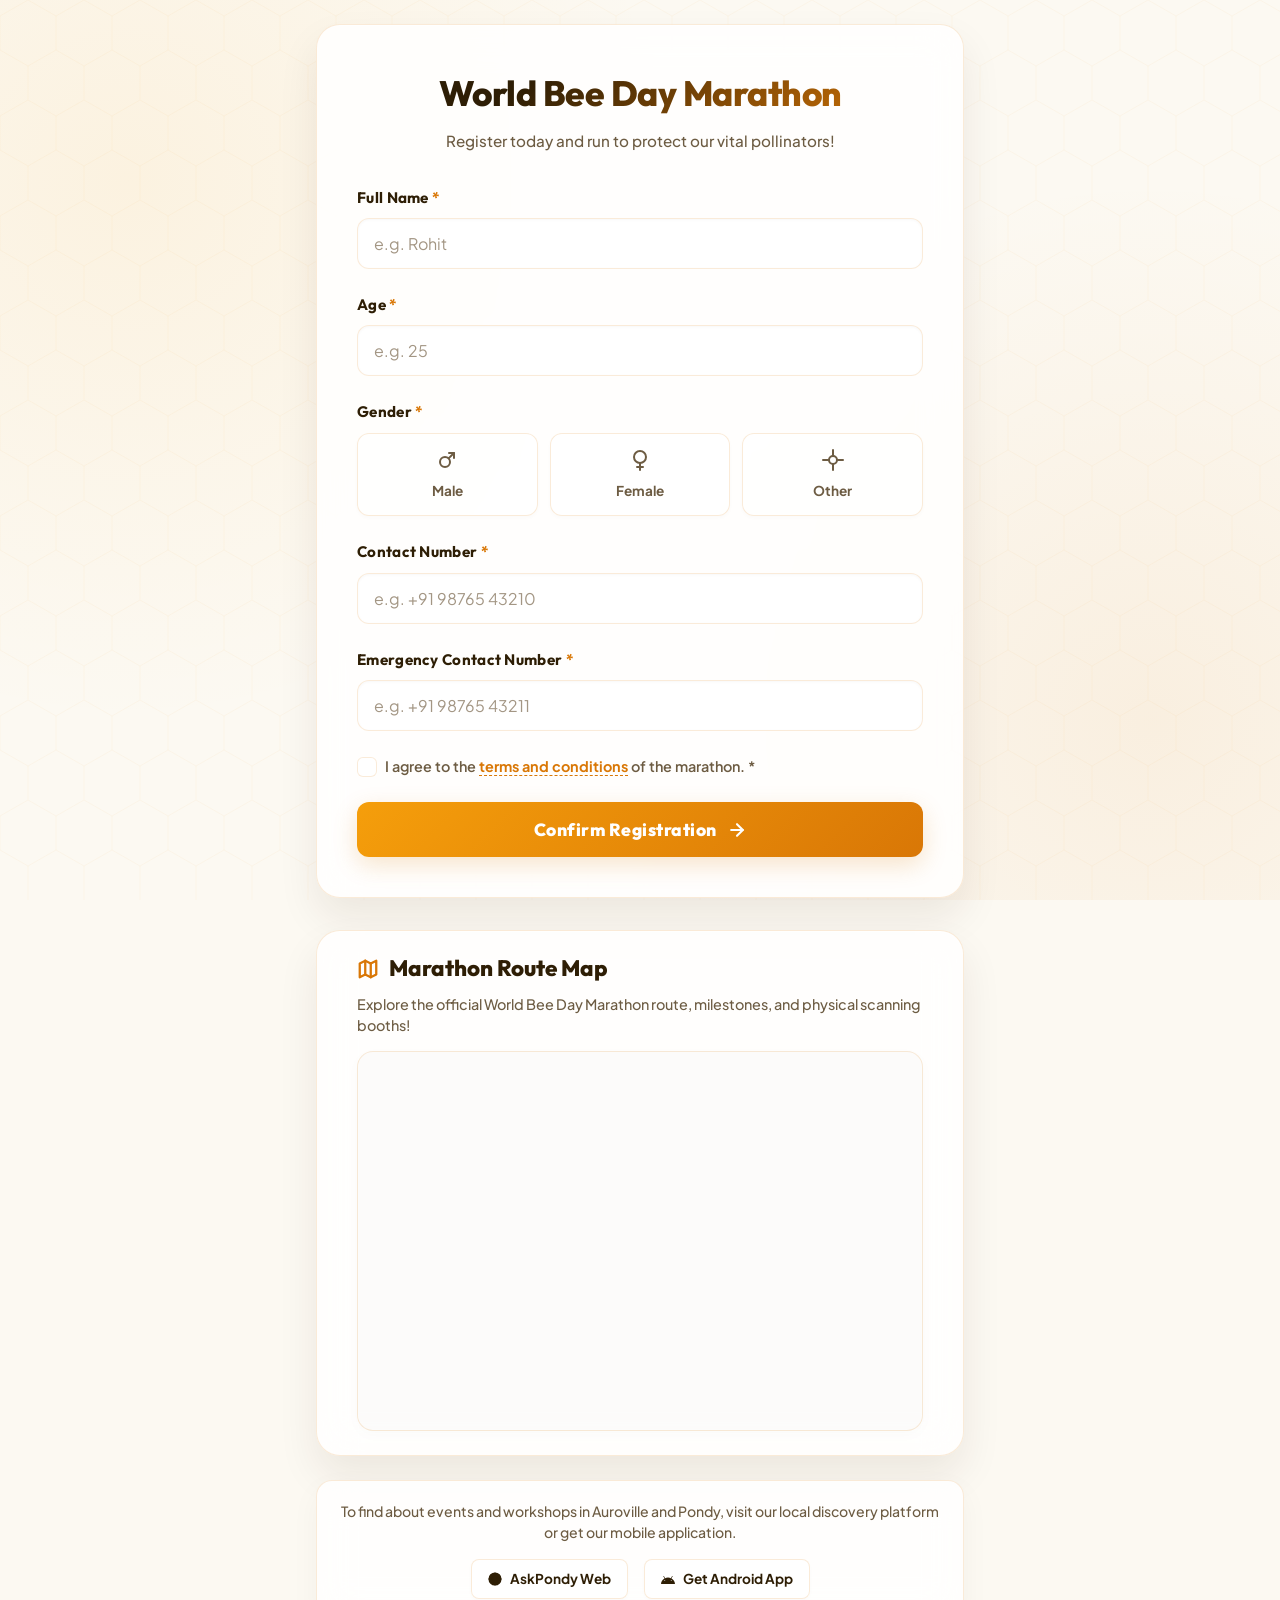
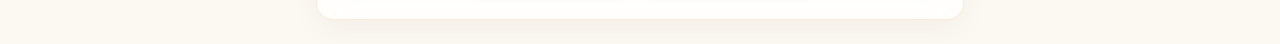
==== commit aa05f147: "u" ====
--- a/index.html
+++ b/index.html
@@ -175,6 +175,26 @@
       <button class="reset-btn" onclick="resetForm()">Register Another Person</button>
     </div>
 
+    <!-- Marathon Route Map Card -->
+    <div class="card" id="map-card" style="margin-top: 8px;">
+      <div class="map-card-content">
+        <div style="display: flex; align-items: center; gap: 10px; margin-bottom: 12px;">
+          <svg width="22" height="22" viewBox="0 0 24 24" fill="none" stroke="var(--primary-amber)" stroke-width="2.5" stroke-linecap="round" stroke-linejoin="round" style="flex-shrink: 0;">
+            <polygon points="3 6 9 3 15 6 21 3 21 18 15 21 9 18 3 21"></polygon>
+            <line x1="9" y1="3" x2="9" y2="18"></line>
+            <line x1="15" y1="6" x2="15" y2="21"></line>
+          </svg>
+          <h2 style="font-family: var(--font-heading); font-weight: 800; font-size: 1.4rem; color: var(--text-primary); margin: 0; line-height: 1.2;">Marathon Route Map</h2>
+        </div>
+        <p style="color: var(--text-muted); font-size: 0.9rem; margin-bottom: 16px; font-weight: 500; line-height: 1.4;">
+          Explore the official World Bee Day Marathon route, milestones, and physical scanning booths!
+        </p>
+        <div class="map-wrapper" style="position: relative; width: 100%; border: 1.5px solid var(--glass-border); border-radius: 16px; overflow: hidden; height: 380px; box-shadow: 0 4px 15px rgba(46, 30, 5, 0.02); background: rgba(0,0,0,0.01);">
+          <iframe src="https://www.google.com/maps/d/embed?mid=1MDeVDLifvl3CNzrxSSILbDS3KnuZ-M0" width="100%" height="100%" style="border:none;" allowfullscreen loading="lazy"></iframe>
+        </div>
+      </div>
+    </div>
+
     <!-- Footer Information Section -->
     <div class="footer-info">
       <p>To find about events and workshops in Auroville and Pondy, visit our local discovery platform or get our mobile
--- a/css/style.css
+++ b/css/style.css
@@ -724,3 +724,14 @@
   z-index: 10;
   transition: transform 0.5s ease;
 }
+
+/* Route Map Card Styling */
+.map-card-content {
+  padding: 24px 40px;
+}
+@media (max-width: 480px) {
+  .map-card-content {
+    padding: 20px 16px;
+  }
+}
+
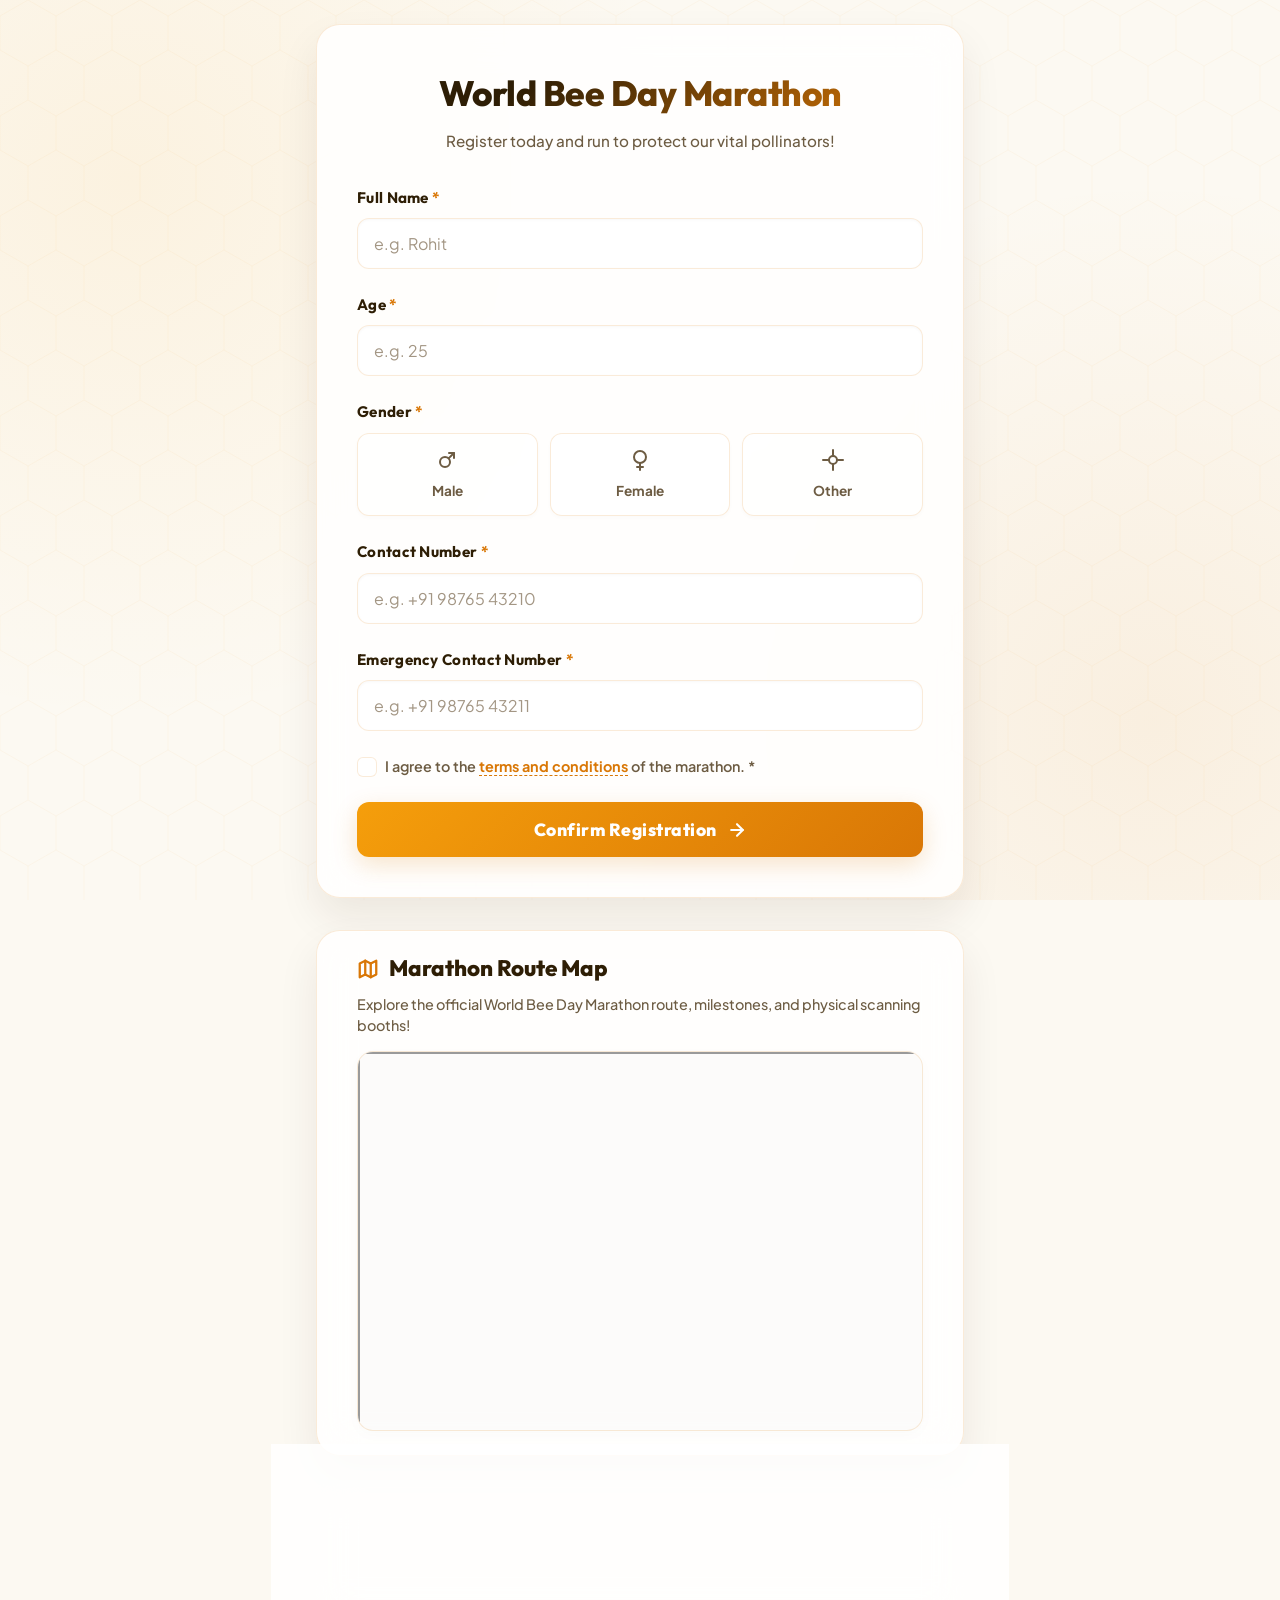
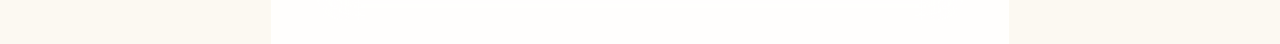
==== commit 9fc20392: "u" ====
--- a/index.html
+++ b/index.html
@@ -179,18 +179,25 @@
     <div class="card" id="map-card" style="margin-top: 8px;">
       <div class="map-card-content">
         <div style="display: flex; align-items: center; gap: 10px; margin-bottom: 12px;">
-          <svg width="22" height="22" viewBox="0 0 24 24" fill="none" stroke="var(--primary-amber)" stroke-width="2.5" stroke-linecap="round" stroke-linejoin="round" style="flex-shrink: 0;">
+          <svg width="22" height="22" viewBox="0 0 24 24" fill="none" stroke="var(--primary-amber)" stroke-width="2.5"
+            stroke-linecap="round" stroke-linejoin="round" style="flex-shrink: 0;">
             <polygon points="3 6 9 3 15 6 21 3 21 18 15 21 9 18 3 21"></polygon>
             <line x1="9" y1="3" x2="9" y2="18"></line>
             <line x1="15" y1="6" x2="15" y2="21"></line>
           </svg>
-          <h2 style="font-family: var(--font-heading); font-weight: 800; font-size: 1.4rem; color: var(--text-primary); margin: 0; line-height: 1.2;">Marathon Route Map</h2>
-        </div>
-        <p style="color: var(--text-muted); font-size: 0.9rem; margin-bottom: 16px; font-weight: 500; line-height: 1.4;">
+          <h2
+            style="font-family: var(--font-heading); font-weight: 800; font-size: 1.4rem; color: var(--text-primary); margin: 0; line-height: 1.2;">
+            Marathon Route Map</h2>
+        </div>
+        <p
+          style="color: var(--text-muted); font-size: 0.9rem; margin-bottom: 16px; font-weight: 500; line-height: 1.4;">
           Explore the official World Bee Day Marathon route, milestones, and physical scanning booths!
         </p>
-        <div class="map-wrapper" style="position: relative; width: 100%; border: 1.5px solid var(--glass-border); border-radius: 16px; overflow: hidden; height: 380px; box-shadow: 0 4px 15px rgba(46, 30, 5, 0.02); background: rgba(0,0,0,0.01);">
-          <iframe src="https://www.google.com/maps/d/embed?mid=1MDeVDLifvl3CNzrxSSILbDS3KnuZ-M0" width="100%" height="100%" style="border:none;" allowfullscreen loading="lazy"></iframe>
+        <div class="map-wrapper"
+          style="position: relative; width: 100%; border: 1.5px solid var(--glass-border); border-radius: 16px; overflow: hidden; height: 380px; box-shadow: 0 4px 15px rgba(46, 30, 5, 0.02); background: rgba(0,0,0,0.01);">
+          <iframe
+            src="https://www.google.com/maps/d/u/0/embed?mid=1MDeVDLifvl3CNzrxSSILbDS3KnuZ-M0&ehbc=2E312F&noprof=1"
+            width="640" height="480"></iframe>
         </div>
       </div>
     </div>
